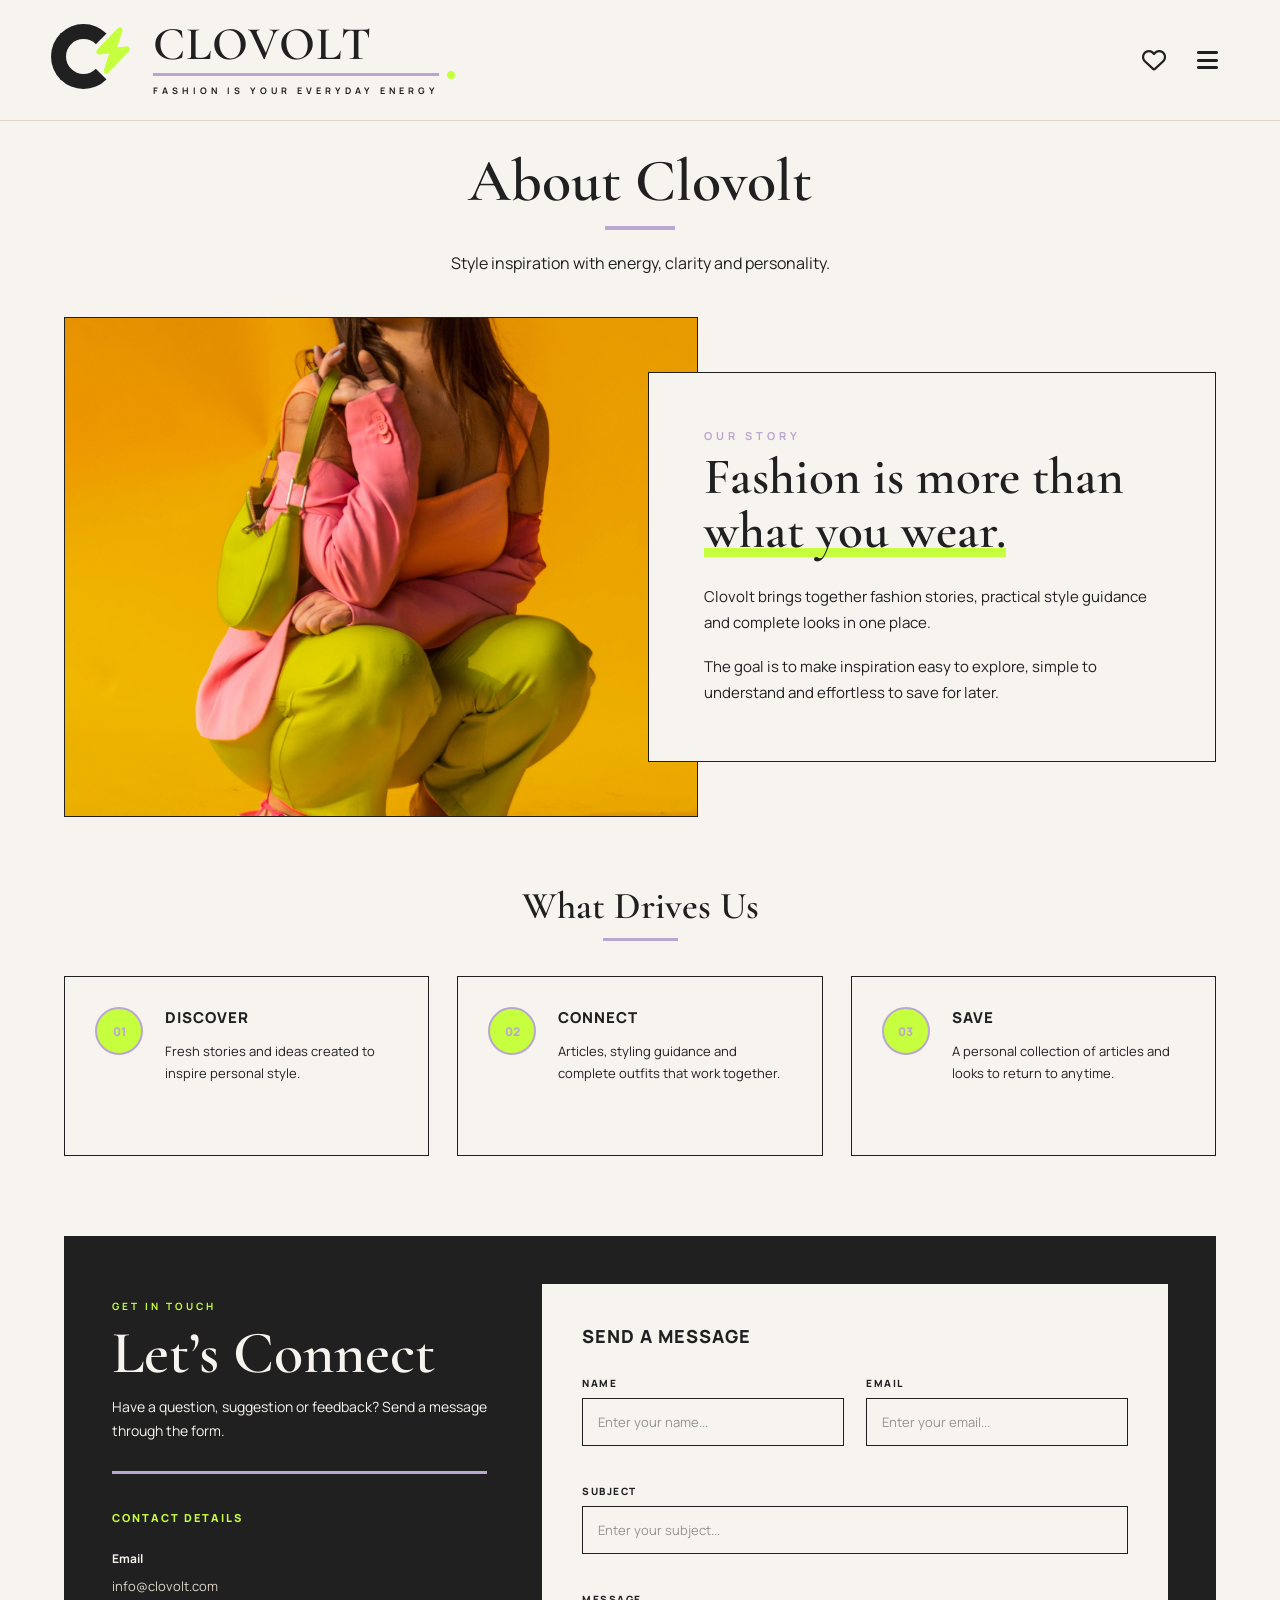
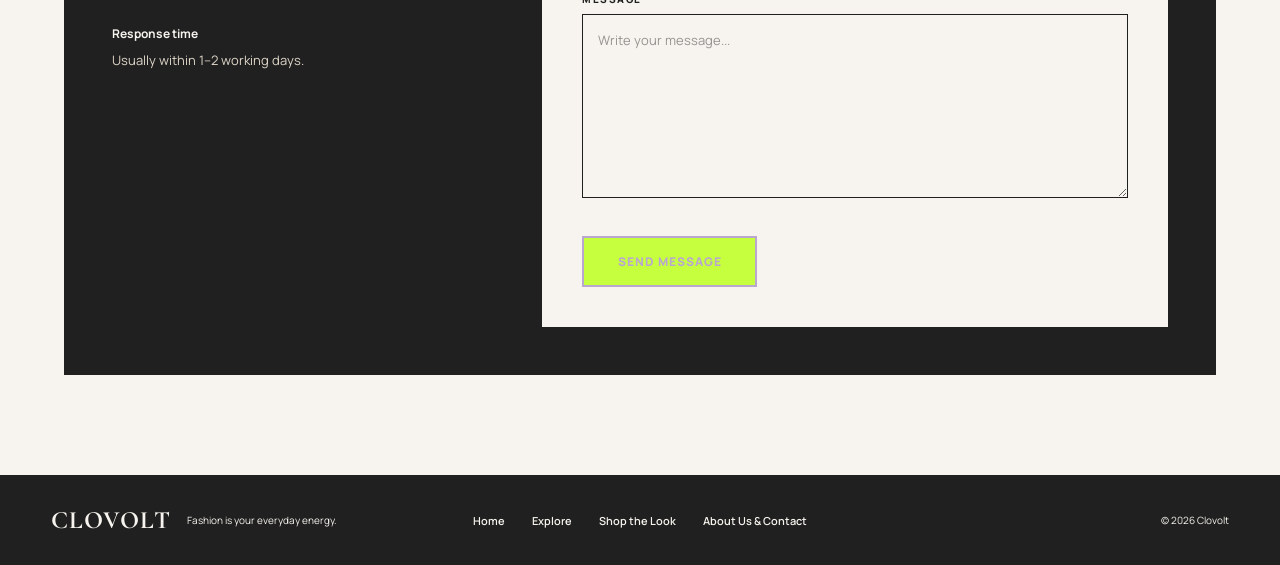
==== about-contact.html @ 3116b544 "about and favorites" ====
<!DOCTYPE html>
<html lang="en">
    <head>
        <meta charset="UTF-8">

        <meta
            name="viewport"
            content="width=device-width, initial-scale=1.0"
        >

        <meta
            name="description"
            content="Learn more about Clovolt, its approach to everyday fashion and how to contact the Clovolt team."
        >

        <title>Clovolt | About Us &amp; Contact</title>

        <link rel="preconnect" href="https://fonts.googleapis.com">

        <link
            rel="preconnect"
            href="https://fonts.gstatic.com"
            crossorigin
        >

        <link
            href="https://fonts.googleapis.com/css2?family=Cormorant+Garamond:wght@400;500;600;700&family=Manrope:wght@400;500;600;700&display=swap"
            rel="stylesheet"
        >

        <link
            rel="stylesheet"
            href="https://cdnjs.cloudflare.com/ajax/libs/font-awesome/6.7.2/css/all.min.css"
        >

        <link rel="stylesheet" href="css/global.css">
        <link rel="stylesheet" href="css/header.css">
        <link rel="stylesheet" href="css/about-contact.css">
        <link rel="stylesheet" href="css/footer.css">
    </head>

    <body>
        <div id="header-container"></div>

        <main class="about-contact-page">
            <section class="about-introduction">
                <h1>About Clovolt</h1>

                <div class="about-title-line" aria-hidden="true"></div>

                <p class="about-introduction-description">
                    Style inspiration with energy, clarity and personality.
                </p>
            </section>

            <section
                class="about-story"
                aria-labelledby="about-story-heading">

                <figure class="about-story-media">
                    <img
                        class="about-story-image"
                        src="images/hero/everyday-style.jpg"
                        alt="Everyday fashion styling reflecting Clovolt's creative identity"
                    >
                </figure>

                <div class="about-story-content">
                    <p class="section-label">OUR STORY</p>

                    <h2 id="about-story-heading">
                        Fashion is more than
                        <span class="about-story-highlight">
                            what you wear.
                        </span>
                    </h2>

                    <p>
                        Clovolt brings together fashion stories, practical style
                        guidance and complete looks in one place.
                    </p>

                    <p>
                        The goal is to make inspiration easy to explore,
                        simple to understand and effortless to save for later.
                    </p>
                </div>
            </section>

            <section
                class="about-values"
                aria-labelledby="about-values-heading">

                <div class="about-values-heading">
                    <h2 id="about-values-heading">What Drives Us</h2>

                    <div class="about-values-line" aria-hidden="true"></div>
                </div>

                <ol class="about-values-grid">
                    <li class="about-value-card">
                        <span
                            class="about-value-number"
                            aria-hidden="true">

                            01
                        </span>

                        <div class="about-value-content">
                            <h3>Discover</h3>

                            <p>
                                Fresh stories and ideas created to inspire
                                personal style.
                            </p>
                        </div>
                    </li>

                    <li class="about-value-card">
                        <span
                            class="about-value-number"
                            aria-hidden="true">

                            02
                        </span>

                        <div class="about-value-content">
                            <h3>Connect</h3>

                            <p>
                                Articles, styling guidance and complete
                                outfits that work together.
                            </p>
                        </div>
                    </li>

                    <li class="about-value-card">
                        <span
                            class="about-value-number"
                            aria-hidden="true">

                            03
                        </span>

                        <div class="about-value-content">
                            <h3>Save</h3>

                            <p>
                                A personal collection of articles and looks
                                to return to anytime.
                            </p>
                        </div>
                    </li>
                </ol>
            </section>

            <section
                class="contact-section"
                aria-labelledby="contact-heading">

                <div class="contact-information">
                    <p class="contact-section-label">GET IN TOUCH</p>

                    <h2 id="contact-heading">Let’s Connect</h2>

                    <p class="contact-introduction">
                        Have a question, suggestion or feedback?
                        Send a message through the form.
                    </p>

                    <div class="contact-information-line" aria-hidden="true"></div>

                    <div class="contact-details">
                        <h3>Contact Details</h3>

                        <div class="contact-detail">
                            <p class="contact-detail-label">Email</p>

                            <a href="mailto:hello@clovolt.com">
                                info@clovolt.com
                            </a>
                        </div>

                        <div class="contact-detail">
                            <p class="contact-detail-label">Response time</p>

                            <p>Usually within 1–2 working days.</p>
                        </div>
                    </div>
                </div>

                <div class="contact-form-container">
                    <h2>Send a Message</h2>

                    <form
                        class="contact-form"
                        id="contact-form"
                        novalidate>

                        <div class="contact-form-row">
                            <div class="contact-form-field">
                                <label for="contact-name">Name</label>

                                <input
                                    type="text"
                                    id="contact-name"
                                    name="name"
                                    placeholder="Enter your name..."
                                    autocomplete="name"
                                    maxlength="80"
                                    aria-describedby="contact-name-error"
                                    required
                                >

                                <p
                                    class="contact-form-error"
                                    id="contact-name-error"
                                    aria-live="polite">
                                </p>
                            </div>

                            <div class="contact-form-field">
                                <label for="contact-email">Email</label>

                                <input
                                    type="email"
                                    id="contact-email"
                                    name="email"
                                    placeholder="Enter your email..."
                                    autocomplete="email"
                                    maxlength="120"
                                    aria-describedby="contact-email-error"
                                    required
                                >

                                <p
                                    class="contact-form-error"
                                    id="contact-email-error"
                                    aria-live="polite">
                                </p>
                            </div>
                        </div>

                        <div class="contact-form-field">
                            <label for="contact-subject">Subject</label>

                            <input
                                type="text"
                                id="contact-subject"
                                name="subject"
                                placeholder="Enter your subject..."
                                maxlength="120"
                                aria-describedby="contact-subject-error"
                                required
                            >

                            <p
                                class="contact-form-error"
                                id="contact-subject-error"
                                aria-live="polite">
                            </p>
                        </div>

                        <div class="contact-form-field">
                            <label for="contact-message">Message</label>

                            <textarea
                                id="contact-message"
                                name="message"
                                rows="7"
                                placeholder="Write your message..."
                                maxlength="1500"
                                aria-describedby="contact-message-error"
                                required
                            ></textarea>

                            <p
                                class="contact-form-error"
                                id="contact-message-error"
                                aria-live="polite">
                            </p>
                        </div>

                        <button
                            class="contact-submit-button"
                            id="contact-submit-button"
                            type="submit">

                            <span id="contact-submit-text">Send Message</span>
                        </button>

                        <p
                            class="contact-form-status"
                            id="contact-form-status"
                            role="status"
                            aria-live="polite"
                            hidden>
                        </p>
                    </form>
                </div>
            </section>
        </main>

        <div id="footer-container"></div>

        <script src="js/header.js"></script>
        <script src="js/footer.js"></script>
        <script src="js/about-contact.js"></script>
    </body>
</html>
---- css/global.css ----
:root {
    --warm-white: #f7f4ef;
    --charcoal-black: #202020;
    --soft-beige: #ded5c8;
    --electric-lime: #c6ff3d;
    --muted-lavender: #b9a7d0;

    --heading-font: "Cormorant Garamond", serif;
    --body-font: "Manrope", sans-serif;
}

* {
    margin: 0;
    padding: 0;
    box-sizing: border-box;
}

html {
    scroll-behavior: smooth;
}

body {
    background-color: var(--warm-white);
    color: var(--charcoal-black);
    font-family: var(--body-font);
    min-height: 100vh;
    display: flex;
    flex-direction: column;
}

main {
    flex: 1;
}

h1,
h2,
h3,
h4,
h5,
h6 {
    font-family: var(--heading-font);
}

a {
    text-decoration: none;
    color: inherit;
}

button {
    background: none;
    border: none;
    font: inherit;
    cursor: pointer;
    padding: 0;
    color: inherit;
}

.section-label {
    color: var(--muted-lavender);
    letter-spacing: 4px;
    font-size: 11px;
    font-weight: 700;
    margin-bottom: 8px;
}

.loading-message,
.error-message {
    grid-column: 1 / -1;
    padding: 40px;
    color: var(--charcoal-black);
    font-size: 14px;
    line-height: 22px;
    text-align: center;
}

@media (max-width: 600px) {
    .loading-message,
    .error-message {
        padding: 30px 20px;
        font-size: 13px;
        line-height: 21px;
    }
}

@media (prefers-reduced-motion: reduce) {
    html {
        scroll-behavior: auto;
    }

    *,
    *::before,
    *::after {
        animation-duration: 0.01ms !important;
        animation-iteration-count: 1 !important;
        transition-duration: 0.01ms !important;
    }
}
---- css/header.css ----
#header-container {
    width: 100%;
    position: sticky;
    top: 0;
    z-index: 1000;
}

.site-header {
    width: 100%;
    background-color: var(--warm-white);
    border-bottom: 1px solid var(--soft-beige);
}

.header-top {
    min-height: 120px;
    padding: 20px 4%;
    display: flex;
    justify-content: space-between;
    align-items: center;
    gap: 30px;
}

.logo {
    display: flex;
    align-items: center;
    gap: 14px;
    flex-shrink: 0;
}

.logo-symbol {
    width: 88px;
    height: 72px;
    position: relative;
    flex-shrink: 0;
}

.letter-c {
    width: 65px;
    height: 65px;
    border: 15px solid var(--charcoal-black);
    border-radius: 50%;
    border-right-color: transparent;
}

.lightning-bolt {
    position: absolute;
    top: 4px;
    left: 42px;
    color: var(--electric-lime);
    font-size: 45px;
    transform: rotate(-5deg);
}

.logo-content {
    display: flex;
    flex-direction: column;
    align-items: flex-start;
}

.logo-name {
    font-family: var(--heading-font);
    font-size: 47px;
    font-weight: 600;
    line-height: 0.9;
    letter-spacing: 1px;
    white-space: nowrap;
}

.logo-line {
    position: relative;
    width: 100%;
    height: 3px;
    margin: 8px 0;
    background-color: var(--muted-lavender);
}

.logo-line::after {
    content: "";
    position: absolute;
    top: 50%;
    right: -16px;
    width: 8px;
    height: 8px;
    background-color: var(--electric-lime);
    border-radius: 50%;
    transform: translateY(-50%);
}

.logo-motto {
    font-family: var(--body-font);
    font-size: 9px;
    font-weight: 700;
    letter-spacing: 4px;
    white-space: nowrap;
}

.header-actions {
    display: flex;
    align-items: center;
    gap: 12px;
    flex-shrink: 0;
}

.favorites-link,
.menu-button {
    display: flex;
    justify-content: center;
    align-items: center;
    width: 42px;
    height: 42px;
    color: var(--charcoal-black);
    font-size: 24px;
    border-radius: 50%;
    transition: 
        color 0.3s ease,
        background-color 0.3s ease,
        transform 0.3s ease;
}

.favorites-link:hover,
.menu-button:hover {
    background-color: var(--electric-lime);
    color: var(--muted-lavender);
    transform: scale(1.05);
}

.navigation-menu {
    display: none;
    padding: 24px 4%;
    background-color: var(--muted-lavender);
}

.navigation-menu.open {
    display: flex;
    justify-content: center;
    align-items: center;
    gap: 45px;
}

.navigation-menu > a {
    color: var(--warm-white);
    font-size: 15px;
    font-weight: 600;
    letter-spacing: 1px;
    transition: color 0.3s ease;
}

.navigation-menu > a:hover {
    color: var(--electric-lime);
}

.navigation-menu > a[aria-current="page"] {
    color: var(--electric-lime);
    text-decoration: underline;
    text-underline-offset: 6px;
}

.menu-button:focus-visible,
.logo:focus-visible,
.favorites-link:focus-visible,
.navigation-menu > a:focus-visible {
    outline: 3px solid var(--electric-lime);
    outline-offset: 4px;
}

@media (max-width: 768px) {
    .header-top {
        min-height: 90px;
        padding: 15px 4%;
        gap: 15px;
    }

    .logo-symbol {
        width: 64px;
        height: 52px;
    }

    .letter-c {
        width: 47px;
        height: 47px;
        border-width: 11px;
    }

    .lightning-bolt {
        top: 3px;
        left: 30px;
        font-size: 32px;
    }

    .logo-name {
        font-size: 32px;
    }

    .logo-line {
        margin: 6px 0;
    }

    .logo-motto {
        font-size: 6px;
        letter-spacing: 2.2px;
    }

    .header-actions {
        gap: 6px;
    }

    .favorites-link,
    .menu-button {
        width: 36px;
        height: 36px;
        font-size: 20px;
    }

    .navigation-menu.open {
        flex-direction: column;
        gap: 20px;
    }
}

@media (max-width: 520px) {
    .logo-motto,
    .logo-line {
        display: none;
    }

    .logo {
        gap: 8px;
    }

    .logo-symbol {
        width: 50px;
        height: 43px;
    }

    .letter-c {
        width: 40px;
        height: 40px;
        border-width: 9px;
    }

    .lightning-bolt {
        top: 3px;
        left: 25px;
        font-size: 27px;
    }

    .logo-name {
        font-size: 29px;
    }

    .header-top {
        padding: 12px 3%;
    }
}
---- css/about-contact.css ----
.about-contact-page {
    padding: 0 0 100px;
}

.about-introduction {
    width: min(1400px, 90%);
    margin: 0 auto;
    padding: 30px 0 40px;
    text-align: center;
}

.about-introduction h1 {
    margin-bottom: 15px;
    font-size: 60px;
    font-weight: 600;
    line-height: 1;
}

.about-title-line {
    width: 70px;
    height: 4px;
    margin: 0 auto 20px;
    background-color: var(--muted-lavender);
}

.about-introduction-description {
    max-width: 600px;
    margin: 0 auto;
    font-size: 16px;
    line-height: 27px;
}

.about-story {
    width: min(1400px, 90%);
    margin: 0 auto;
    padding: 0 0 70px;
    display: grid;
    grid-template-columns: minmax(0, 1.1fr) minmax(380px, 0.9fr);
    align-items: center;
}

.about-story-media {
    position: relative;
    height: 500px;
    margin: 0;
    overflow: hidden;
    background-color: var(--soft-beige);
    border: 1px solid var(--charcoal-black);
}

.about-story-image {
    width: 100%;
    height: 100%;
    display: block;
    object-fit: cover;
}

.about-story-content {
    position: relative;
    z-index: 1;
    margin-left: -50px;
    padding: 55px;
    background-color: var(--warm-white);
    border: 1px solid var(--charcoal-black);
}

.about-story-content h2 {
    margin-bottom: 25px;
    font-size: clamp(38px, 4vw, 56px);
    font-weight: 600;
    line-height: 1.05;
}

.about-story-highlight {
    width: fit-content;
    display: block;
    position: relative;
    z-index: 0;
}

.about-story-highlight::after {
    content: "";
    position: absolute;
    right: 0;
    bottom: 2px;
    left: 0;
    z-index: -1;
    height: 9px;
    background-color: var(--electric-lime);
}

.about-story-content > p:not(.section-label) {
    margin-bottom: 18px;
    font-size: 15px;
    line-height: 26px;
}

.about-story-content > p:last-child {
    margin-bottom: 0;
}

.about-values {
    width: min(1400px, 90%);
    margin: 0 auto;
    padding: 0 0 80px;
}

.about-values-heading {
    margin-bottom: 35px;
    text-align: center;
}

.about-values-heading h2 {
    font-size: 38px;
    font-weight: 600;
    line-height: 1;
}

.about-values-line {
    width: 75px;
    height: 3px;
    margin: 13px auto 0;
    background-color: var(--muted-lavender);
}

.about-values-grid {
    display: grid;
    grid-template-columns: repeat(3, minmax(0, 1fr));
    gap: 28px;
    list-style: none;
}

.about-value-card {
    min-height: 180px;
    padding: 30px;
    display: flex;
    align-items: flex-start;
    gap: 22px;
    background-color: var(--warm-white);
    border: 1px solid var(--charcoal-black);
    transition:
        border-color 0.2s ease,
        box-shadow 0.2s ease,
        transform 0.2s ease;
}

.about-value-card:hover {
    border-color: var(--muted-lavender);
    box-shadow: 9px 9px 0 var(--electric-lime);
    transform: translate(-3px, -3px);
}

.about-value-number {
    width: 48px;
    height: 48px;
    display: grid;
    place-items: center;
    flex-shrink: 0;
    color: var(--muted-lavender);
    background-color: var(--electric-lime);
    border: 2px solid var(--muted-lavender);
    border-radius: 50%;
    font-size: 12px;
    font-weight: 800;
}

.about-value-content h3 {
    margin-bottom: 12px;
    font-family: var(--body-font);
    font-size: 15px;
    font-weight: 800;
    letter-spacing: 1px;
    text-transform: uppercase;
}

.about-value-content p {
    font-size: 13px;
    line-height: 22px;
}

.contact-section {
    width: min(1400px, 90%);
    margin: 0 auto;
    padding: 48px;
    display: grid;
    grid-template-columns: minmax(260px, 0.75fr) minmax(0, 1.25fr);
    gap: 55px;
    color: var(--warm-white);
    background-color: var(--charcoal-black);
}

.contact-information {
    padding: 15px 0;
}

.contact-section-label {
    margin-bottom: 10px;
    color: var(--electric-lime);
    font-size: 10px;
    font-weight: 700;
    letter-spacing: 3px;
}

.contact-information h2 {
    margin-bottom: 12px;
    font-size: clamp(40px, 5vw, 60px);
    font-weight: 600;
    line-height: 1;
}

.contact-introduction {
    max-width: 390px;
    font-size: 14px;
    line-height: 24px;
}

.contact-information-line {
    width: 100%;
    max-width: 390px;
    height: 3px;
    margin: 28px 0 36px;
    background-color: var(--muted-lavender);
}

.contact-details h3 {
    margin-bottom: 25px;
    color: var(--electric-lime);
    font-family: var(--body-font);
    font-size: 11px;
    font-weight: 800;
    letter-spacing: 2px;
    text-transform: uppercase;
}

.contact-detail {
    margin-bottom: 28px;
}

.contact-detail:last-child {
    margin-bottom: 0;
}

.contact-detail-label {
    margin-bottom: 7px;
    font-size: 12px;
    font-weight: 700;
}

.contact-detail > a,
.contact-detail > p:last-child {
    color: var(--soft-beige);
    font-size: 13px;
    line-height: 22px;
}

.contact-detail > a {
    display: inline-block;
    transition: color 0.2s ease;
}

.contact-detail > a:hover {
    color: var(--electric-lime);
}

.contact-form-container {
    padding: 40px;
    color: var(--charcoal-black);
    background-color: var(--warm-white);
}

.contact-form-container > h2 {
    margin-bottom: 28px;
    font-family: var(--body-font);
    font-size: 18px;
    font-weight: 800;
    letter-spacing: 1px;
    text-transform: uppercase;
}

.contact-form {
    display: flex;
    flex-direction: column;
    gap: 20px;
}

.contact-form-row {
    display: grid;
    grid-template-columns: repeat(2, minmax(0, 1fr));
    gap: 22px;
}

.contact-form-field {
    min-width: 0;
    display: flex;
    flex-direction: column;
}

.contact-form-field label {
    margin-bottom: 8px;
    font-size: 10px;
    font-weight: 800;
    letter-spacing: 1.5px;
    text-transform: uppercase;
}

.contact-form-field input,
.contact-form-field textarea {
    width: 100%;
    padding: 14px 15px;
    color: var(--charcoal-black);
    background-color: var(--warm-white);
    border: 1px solid var(--charcoal-black);
    border-radius: 0;
    outline: none;
    font: inherit;
    font-size: 13px;
    transition:
        border-color 0.2s ease,
        box-shadow 0.2s ease;
}

.contact-form-field textarea {
    min-height: 160px;
    resize: vertical;
    line-height: 22px;
}

.contact-form-field input::placeholder,
.contact-form-field textarea::placeholder {
    color: var(--charcoal-black);
    opacity: 0.45;
}

.contact-form-field input:focus,
.contact-form-field textarea:focus {
    border-color: var(--muted-lavender);
    box-shadow: 0 0 0 2px var(--muted-lavender);
}

.contact-form-field.has-error input,
.contact-form-field.has-error textarea {
    border-color: #b42318;
}

.contact-form-error {
    min-height: 18px;
    padding-top: 6px;
    color: #b42318;
    font-size: 11px;
    font-weight: 600;
    line-height: 16px;
}

.contact-submit-button {
    width: fit-content;
    min-width: 175px;
    padding: 15px 25px;
    color: var(--muted-lavender);
    background-color: var(--electric-lime);
    border: 2px solid var(--muted-lavender);
    font-size: 12px;
    font-weight: 800;
    letter-spacing: 1px;
    text-transform: uppercase;
    transition:
        color 0.2s ease,
        background-color 0.2s ease,
        border-color 0.2s ease,
        transform 0.2s ease;
}

.contact-submit-button:hover:not(:disabled) {
    color: var(--electric-lime);
    background-color: var(--muted-lavender);
    border-color: var(--electric-lime);
    transform: translateY(-2px);
}

.contact-submit-button:disabled {
    cursor: wait;
    opacity: 0.65;
}

.contact-form-status {
    padding: 13px 15px;
    font-size: 12px;
    font-weight: 700;
    line-height: 20px;
    border: 1px solid currentColor;
}

.contact-form-status.sending {
    color: var(--muted-lavender);
}

.contact-form-status.success {
    color: var(--charcoal-black);
    background-color: var(--electric-lime);
    border-color: var(--muted-lavender);
}

.contact-form-status.error {
    color: #b42318;
    background-color: var(--warm-white);
    border-color: #b42318;
}

.contact-detail > a:focus-visible,
.contact-form-field input:focus-visible,
.contact-form-field textarea:focus-visible,
.contact-submit-button:focus-visible {
    outline: 3px solid var(--electric-lime);
    outline-offset: 3px;
}

@media (max-width: 900px) {
    .about-introduction {
        padding: 25px 0 35px;
    }

    .about-introduction h1 {
        font-size: 50px;
    }

    .about-story {
        padding-bottom: 60px;
        grid-template-columns: 1fr;
    }

    .about-story-media {
        height: 470px;
    }

    .about-story-content {
        width: calc(100% - 60px);
        margin: -55px auto 0;
        padding: 45px;
    }

    .about-values {
        padding-bottom: 65px;
    }

    .about-values-grid {
        grid-template-columns: 1fr;
    }

    .about-value-card {
        min-height: 0;
    }

    .contact-section {
        padding: 42px;
        grid-template-columns: 1fr;
        gap: 40px;
    }

    .contact-introduction,
    .contact-information-line {
        max-width: none;
    }
}

@media (max-width: 600px) {
    .about-contact-page {
        padding-bottom: 70px;
    }

    .about-introduction {
        width: calc(100% - 32px);
        padding: 20px 0 30px;
    }

    .about-introduction h1 {
        margin-bottom: 12px;
        font-size: 42px;
    }

    .about-title-line {
        width: 60px;
        height: 3px;
        margin-bottom: 16px;
    }

    .about-introduction-description {
        font-size: 15px;
        line-height: 24px;
    }

    .about-story {
        width: calc(100% - 32px);
        padding-bottom: 50px;
    }

    .about-story-media {
        height: 360px;
    }

    .about-story-content {
        width: calc(100% - 24px);
        margin-top: -28px;
        padding: 30px 24px;
    }

    .about-story-content h2 {
        margin-bottom: 20px;
        font-size: 36px;
    }

    .about-story-highlight::after {
        height: 7px;
    }

    .about-story-content > p:not(.section-label) {
        font-size: 14px;
        line-height: 24px;
    }

    .about-values {
        width: calc(100% - 32px);
        padding-bottom: 50px;
    }

    .about-values-heading {
        margin-bottom: 28px;
    }

    .about-values-heading h2 {
        font-size: 32px;
    }

    .about-values-grid {
        gap: 20px;
    }

    .about-value-card {
        padding: 24px;
        gap: 18px;
    }

    .about-value-card:hover {
        box-shadow: 6px 6px 0 var(--electric-lime);
    }

    .about-value-number {
        width: 44px;
        height: 44px;
    }

    .contact-section {
        width: calc(100% - 32px);
        padding: 30px 18px;
        gap: 32px;
    }

    .contact-information {
        padding: 0 6px;
    }

    .contact-information h2 {
        font-size: 42px;
    }

    .contact-information-line {
        margin: 24px 0 30px;
    }

    .contact-form-container {
        padding: 28px 20px;
    }

    .contact-form-container > h2 {
        font-size: 16px;
    }

    .contact-form-row {
        grid-template-columns: 1fr;
        gap: 20px;
    }

    .contact-form {
        gap: 18px;
    }

    .contact-form-field input,
    .contact-form-field textarea {
        padding: 13px;
    }

    .contact-submit-button {
        width: 100%;
    }
}
---- css/footer.css ----
.site-footer {
    width: 100%;
    padding: 30px 4%;
    display: grid;
    grid-template-columns: 1fr auto 1fr;
    align-items: center;
    gap: 40px;
    color: var(--warm-white);
    background-color: var(--charcoal-black);
}

.footer-brand {
    grid-column: 1;
    justify-self: start;
    display: flex;
    align-items: center;
    gap: 16px;
}

.footer-logo {
    font-family: var(--heading-font);
    font-size: 25px;
    font-weight: 700;
    letter-spacing: 1px;
    white-space: nowrap;
    transition: color 0.3s ease;
}

.footer-logo:hover {
    color: var(--electric-lime);
}

.footer-brand > p {
    font-size: 10px;
    line-height: 1.5;
    white-space: nowrap;
}

.footer-navigation {
    grid-column: 2;
    justify-self: center;
    display: flex;
    align-items: center;
    justify-content: center;
    gap: 27px;
}

.footer-navigation > a {
    font-size: 11px;
    font-weight: 600;
    white-space: nowrap;
    transition: color 0.3s ease;
}

.footer-navigation > a:hover {
    color: var(--electric-lime);
}

.footer-copyright {
    grid-column: 3;
    justify-self: end;
    font-size: 10px;
    line-height: 1.5;
    white-space: nowrap;
}

.footer-logo:focus-visible,
.footer-navigation a:focus-visible {
    outline: 3px solid var(--electric-lime);
    outline-offset: 4px;
}

@media (max-width: 850px) {
    .site-footer {
        grid-template-columns: 1fr;
        justify-items: center;
        row-gap: 24px;
        padding: 30px 5%;
        text-align: center;
    }

    .footer-brand {
        grid-column: 1;
        grid-row: 1;
        justify-self: center;
        flex-direction: column;
        gap: 5px;
    }

    .footer-navigation {
        grid-column: 1;
        grid-row: 2;
        justify-self: center;
        flex-wrap: wrap;
        gap: 16px 24px;
    }

    .footer-copyright {
        grid-column: 1;
        grid-row: 3;
        justify-self: center;
    }
}
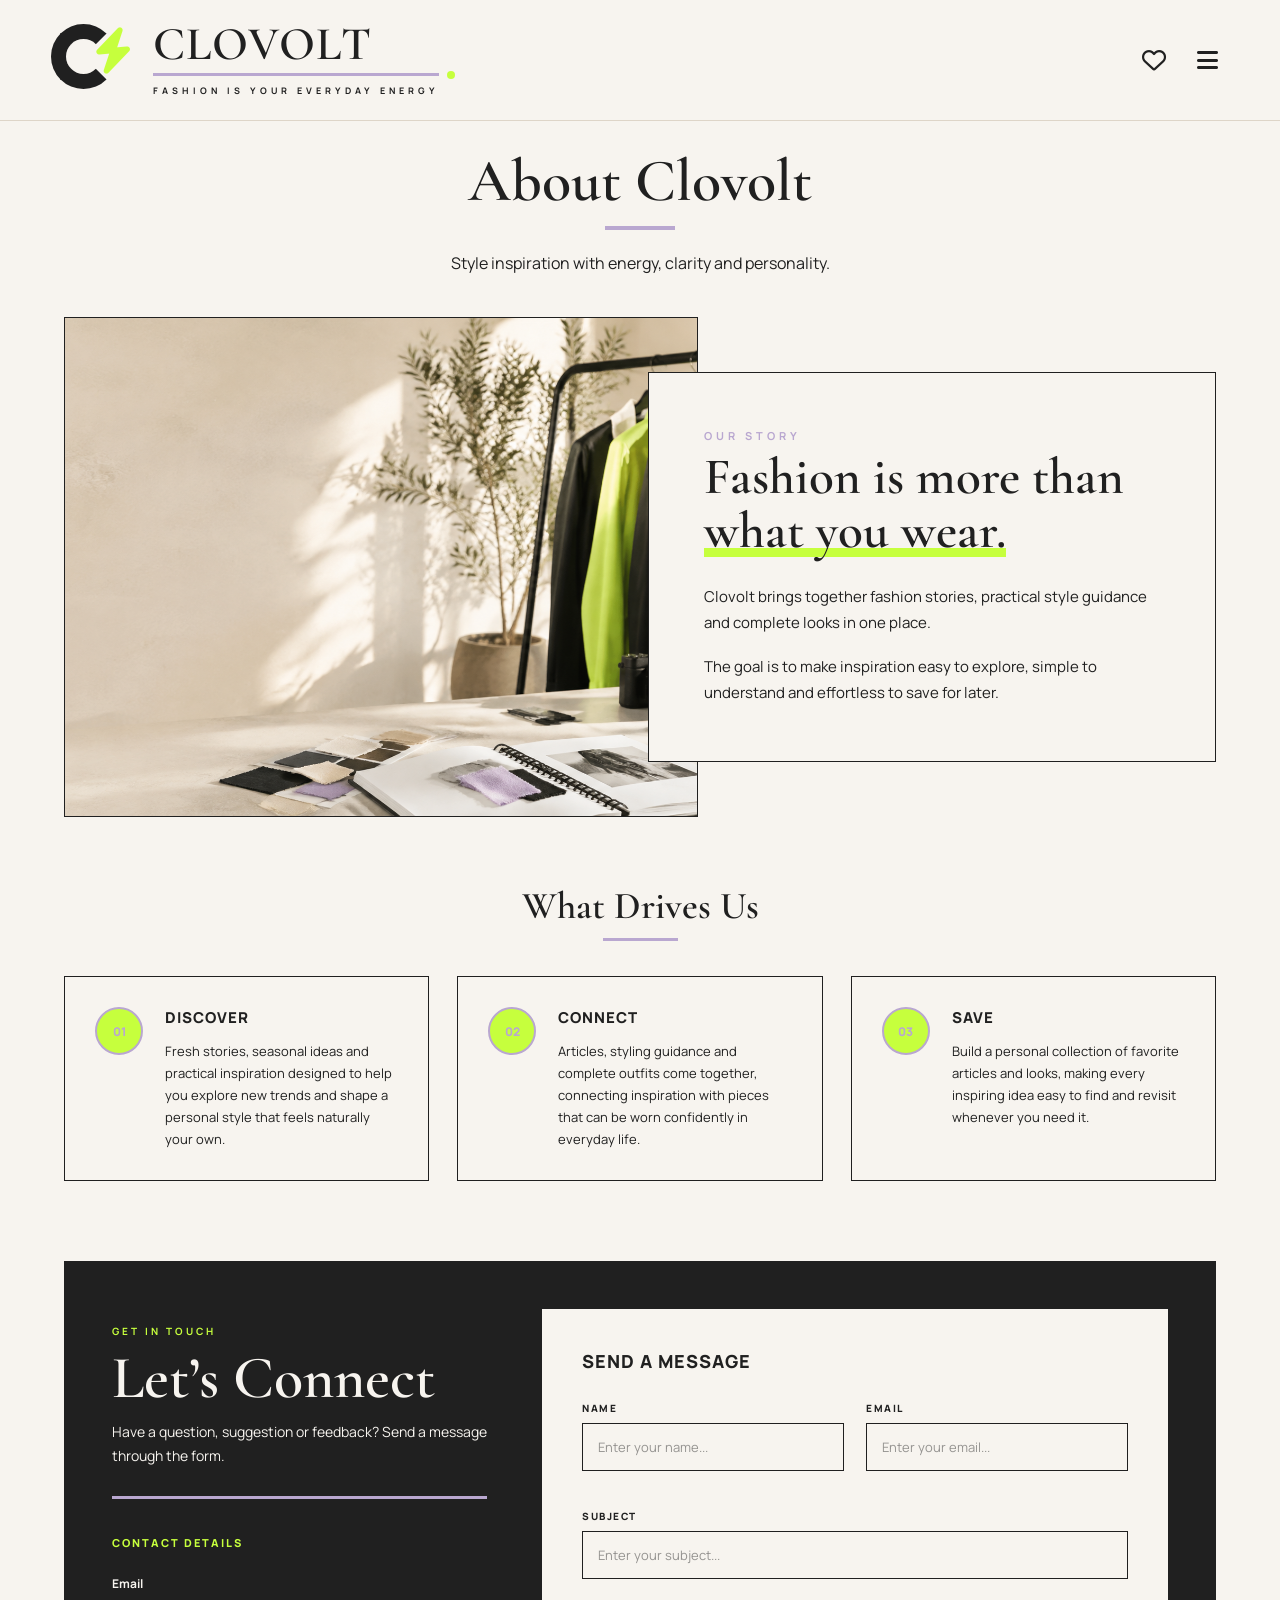
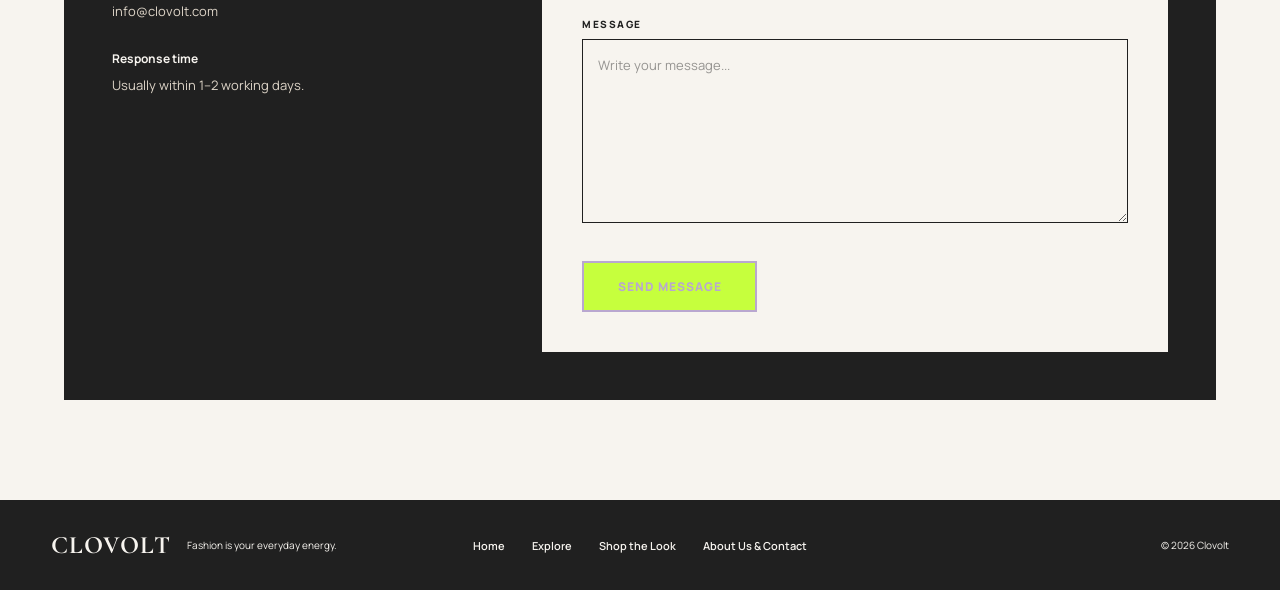
==== commit 43780e0c: "Design changes" ====
--- a/about-contact.html
+++ b/about-contact.html
@@ -60,7 +60,7 @@
                 <figure class="about-story-media">
                     <img
                         class="about-story-image"
-                        src="images/hero/everyday-style.jpg"
+                        src="images/about-photo.png"
                         alt="Everyday fashion styling reflecting Clovolt's creative identity"
                     >
                 </figure>
@@ -110,8 +110,9 @@
                             <h3>Discover</h3>
 
                             <p>
-                                Fresh stories and ideas created to inspire
-                                personal style.
+                                Fresh stories, seasonal ideas and practical inspiration
+                                designed to help you explore new trends and shape a
+                                personal style that feels naturally your own.
                             </p>
                         </div>
                     </li>
@@ -128,8 +129,9 @@
                             <h3>Connect</h3>
 
                             <p>
-                                Articles, styling guidance and complete
-                                outfits that work together.
+                                Articles, styling guidance and complete outfits come
+                                together, connecting inspiration with pieces that can
+                                be worn confidently in everyday life.
                             </p>
                         </div>
                     </li>
@@ -146,8 +148,9 @@
                             <h3>Save</h3>
 
                             <p>
-                                A personal collection of articles and looks
-                                to return to anytime.
+                                Build a personal collection of favorite articles and
+                                looks, making every inspiring idea easy to find and
+                                revisit whenever you need it. 
                             </p>
                         </div>
                     </li>
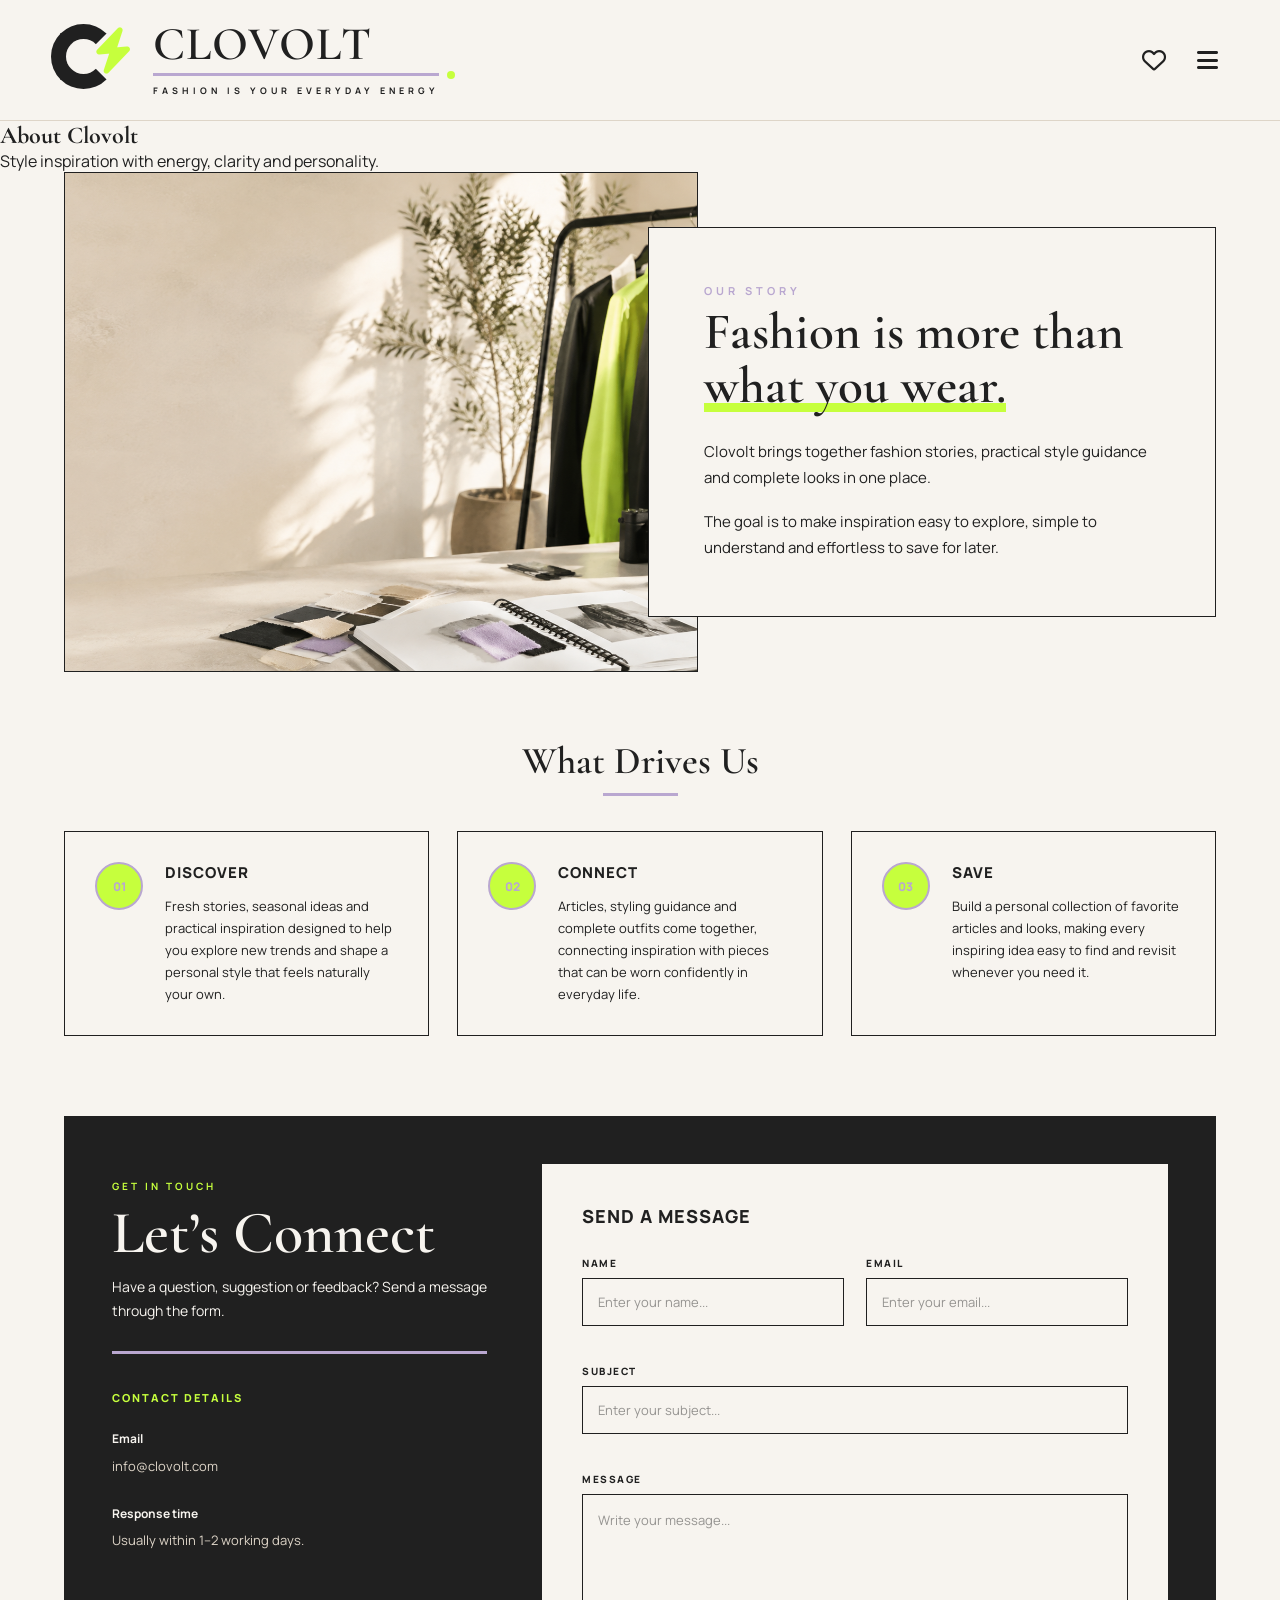
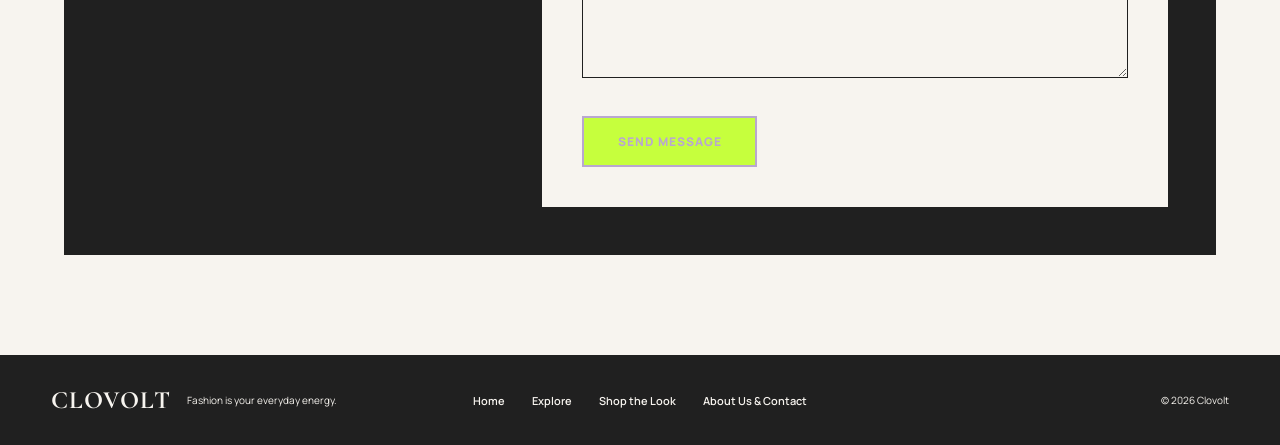
==== commit 675a05f8: "Combining style in one file" ====
--- a/about-contact.html
+++ b/about-contact.html
@@ -43,12 +43,15 @@
         <div id="header-container"></div>
 
         <main class="about-contact-page">
-            <section class="about-introduction">
+            <section class="page-introduction">
                 <h1>About Clovolt</h1>
 
-                <div class="about-title-line" aria-hidden="true"></div>
-
-                <p class="about-introduction-description">
+                <div 
+                    class="page-title-line page-title-line-lavender" 
+                    aria-hidden="true"
+                ></div>
+
+                <p class="page-description">
                     Style inspiration with energy, clarity and personality.
                 </p>
             </section>
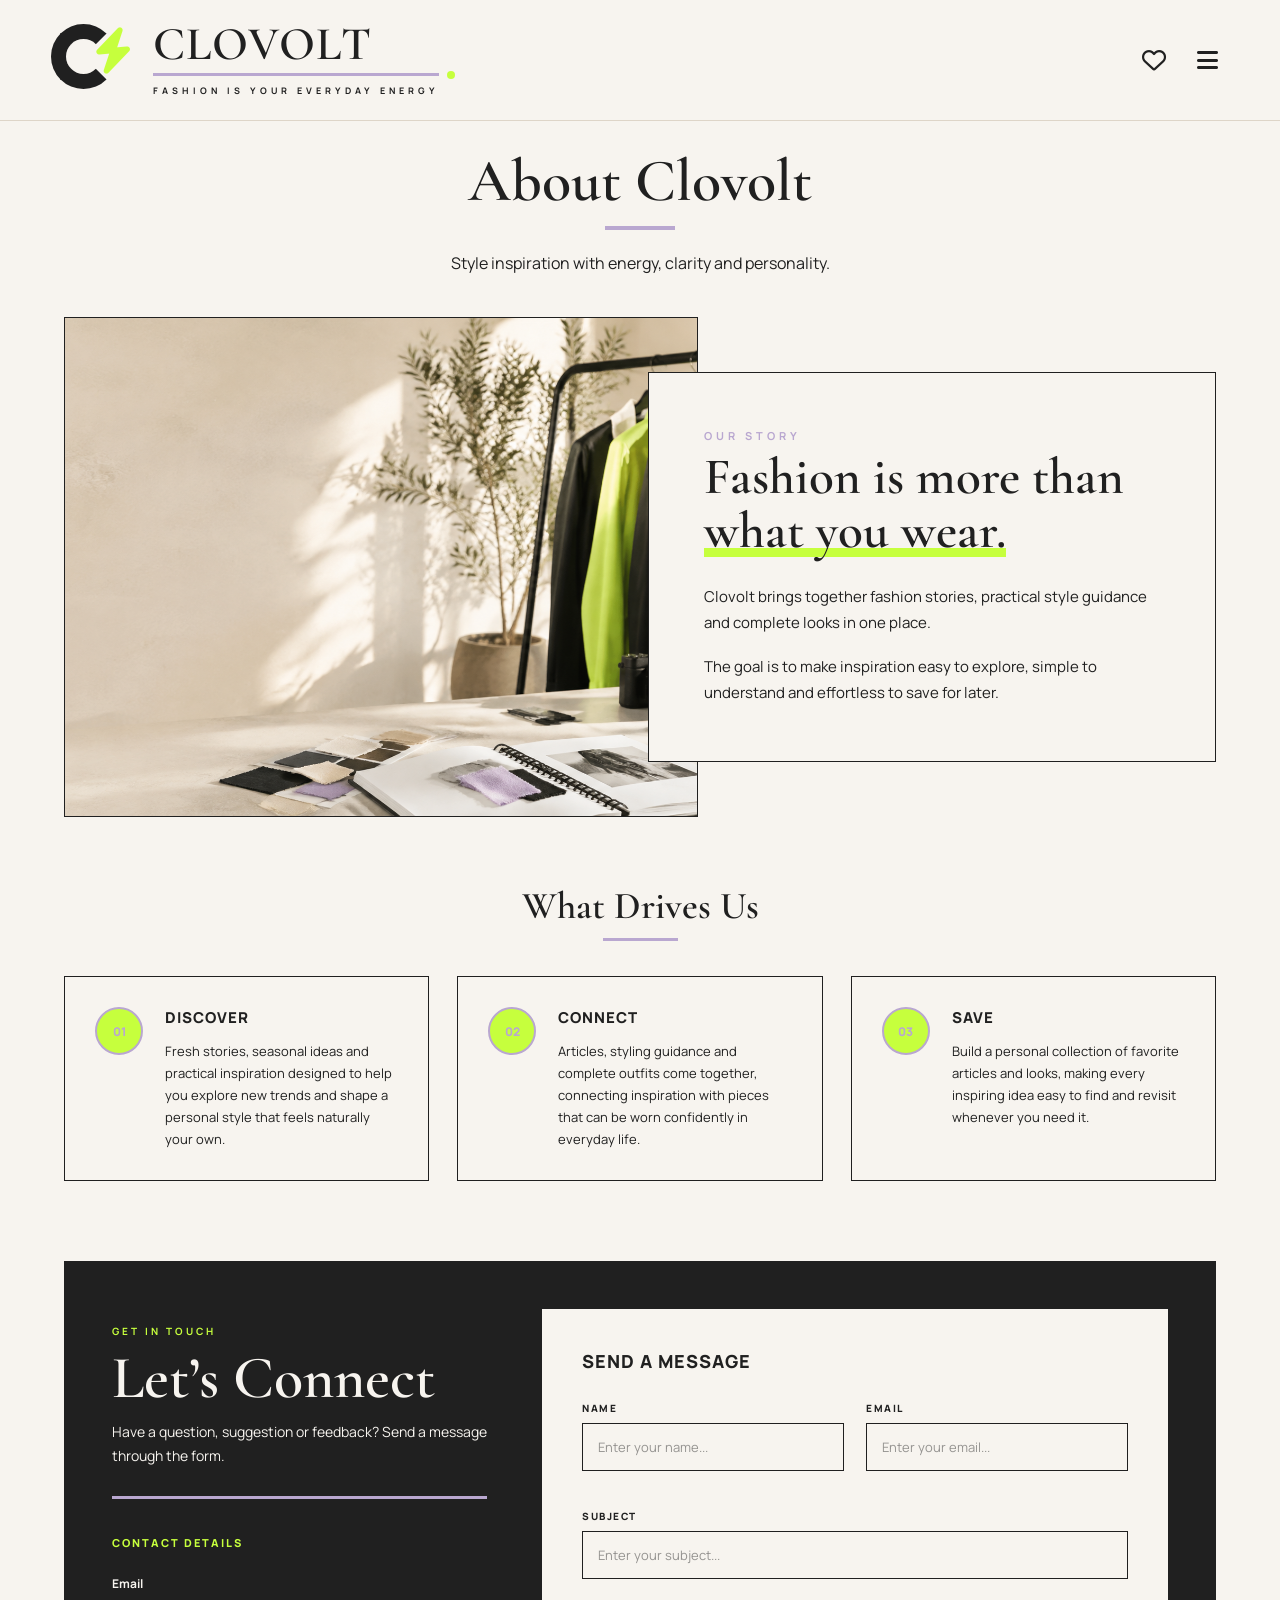
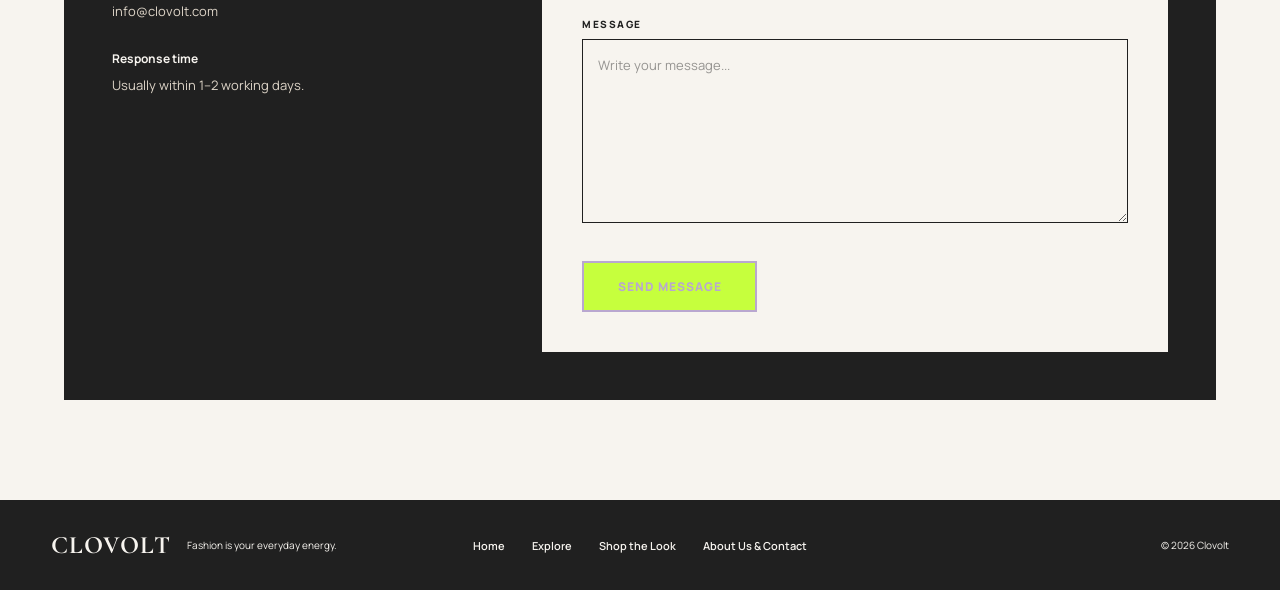
==== commit a2a55329: "Combining style in one file" ====
--- a/about-contact.html
+++ b/about-contact.html
@@ -33,10 +33,7 @@
             href="https://cdnjs.cloudflare.com/ajax/libs/font-awesome/6.7.2/css/all.min.css"
         >
 
-        <link rel="stylesheet" href="css/global.css">
-        <link rel="stylesheet" href="css/header.css">
-        <link rel="stylesheet" href="css/about-contact.css">
-        <link rel="stylesheet" href="css/footer.css">
+        <link rel="stylesheet" href="css/style.css">
     </head>
 
     <body>
--- a/css/style.css
+++ b/css/style.css
@@ -0,0 +1,2935 @@
+/* =========================
+   GLOBAL STYLES
+========================= */
+
+:root {
+    --warm-white: #f7f4ef;
+    --charcoal-black: #202020;
+    --soft-beige: #ded5c8;
+    --electric-lime: #c6ff3d;
+    --muted-lavender: #b9a7d0;
+
+    --heading-font: "Cormorant Garamond", serif;
+    --body-font: "Manrope", sans-serif;
+}
+
+* {
+    margin: 0;
+    padding: 0;
+    box-sizing: border-box;
+}
+
+html {
+    scroll-behavior: smooth;
+}
+
+body {
+    min-height: 100vh;
+    display: flex;
+    flex-direction: column;
+    color: var(--charcoal-black);
+    background-color: var(--warm-white);
+    font-family: var(--body-font);
+}
+
+main {
+    flex: 1;
+}
+
+h1,
+h2,
+h3,
+h4,
+h5,
+h6 {
+    font-family: var(--heading-font);
+}
+
+a {
+    color: inherit;
+    text-decoration: none;
+}
+
+button {
+    padding: 0;
+    color: inherit;
+    background: none;
+    border: none;
+    font: inherit;
+    cursor: pointer;
+}
+
+.section-label {
+    margin-bottom: 8px;
+    color: var(--muted-lavender);
+    font-size: 11px;
+    font-weight: 700;
+    letter-spacing: 4px;
+}
+
+.loading-message,
+.error-message {
+    grid-column: 1 / -1;
+    padding: 40px;
+    color: var(--charcoal-black);
+    font-size: 14px;
+    line-height: 22px;
+    text-align: center;
+}
+
+@media (prefers-reduced-motion: reduce) {
+    html {
+        scroll-behavior: auto;
+    }
+
+    *,
+    *::before,
+    *::after {
+        animation-duration: 0.01ms !important;
+        animation-iteration-count: 1 !important;
+        transition-duration: 0.01ms !important;
+    }
+}
+
+
+
+/* =========================
+   HEADER STYLE
+========================= */
+
+#header-container {
+    width: 100%;
+    position: sticky;
+    top: 0;
+    z-index: 1000;
+}
+
+.site-header {
+    width: 100%;
+    background-color: var(--warm-white);
+    border-bottom: 1px solid var(--soft-beige);
+}
+
+.header-top {
+    min-height: 120px;
+    padding: 20px 4%;
+    display: flex;
+    justify-content: space-between;
+    align-items: center;
+    gap: 30px;
+}
+
+.logo {
+    display: flex;
+    align-items: center;
+    gap: 14px;
+    flex-shrink: 0;
+}
+
+.logo-symbol {
+    width: 88px;
+    height: 72px;
+    position: relative;
+    flex-shrink: 0;
+}
+
+.letter-c {
+    width: 65px;
+    height: 65px;
+    border: 15px solid var(--charcoal-black);
+    border-radius: 50%;
+    border-right-color: transparent;
+}
+
+.lightning-bolt {
+    position: absolute;
+    top: 4px;
+    left: 42px;
+    color: var(--electric-lime);
+    font-size: 45px;
+    transform: rotate(-5deg);
+}
+
+.logo-content {
+    display: flex;
+    flex-direction: column;
+    align-items: flex-start;
+}
+
+.logo-name {
+    font-family: var(--heading-font);
+    font-size: 47px;
+    font-weight: 600;
+    line-height: 0.9;
+    letter-spacing: 1px;
+    white-space: nowrap;
+}
+
+.logo-line {
+    position: relative;
+    width: 100%;
+    height: 3px;
+    margin: 8px 0;
+    background-color: var(--muted-lavender);
+}
+
+.logo-line::after {
+    content: "";
+    position: absolute;
+    top: 50%;
+    right: -16px;
+    width: 8px;
+    height: 8px;
+    background-color: var(--electric-lime);
+    border-radius: 50%;
+    transform: translateY(-50%);
+}
+
+.logo-motto {
+    font-family: var(--body-font);
+    font-size: 9px;
+    font-weight: 700;
+    letter-spacing: 4px;
+    white-space: nowrap;
+}
+
+.header-actions {
+    display: flex;
+    align-items: center;
+    gap: 12px;
+    flex-shrink: 0;
+}
+
+.favorites-link,
+.menu-button {
+    display: flex;
+    justify-content: center;
+    align-items: center;
+    width: 42px;
+    height: 42px;
+    color: var(--charcoal-black);
+    font-size: 24px;
+    border-radius: 50%;
+    transition: 
+        color 0.3s ease,
+        background-color 0.3s ease,
+        transform 0.3s ease;
+}
+
+.favorites-link:hover,
+.menu-button:hover {
+    background-color: var(--electric-lime);
+    color: var(--muted-lavender);
+    transform: scale(1.05);
+}
+
+.navigation-menu {
+    display: none;
+    padding: 24px 4%;
+    background-color: var(--muted-lavender);
+}
+
+.navigation-menu.open {
+    display: flex;
+    justify-content: center;
+    align-items: center;
+    gap: 45px;
+}
+
+.navigation-menu > a {
+    color: var(--warm-white);
+    font-size: 15px;
+    font-weight: 600;
+    letter-spacing: 1px;
+    transition: color 0.3s ease;
+}
+
+.navigation-menu > a:hover {
+    color: var(--electric-lime);
+}
+
+.navigation-menu > a[aria-current="page"] {
+    color: var(--electric-lime);
+    text-decoration: underline;
+    text-underline-offset: 6px;
+}
+
+.menu-button:focus-visible,
+.logo:focus-visible,
+.favorites-link:focus-visible,
+.navigation-menu > a:focus-visible {
+    outline: 3px solid var(--electric-lime);
+    outline-offset: 4px;
+}
+
+
+
+/* =========================
+   FOOTER STYLE
+========================= */
+
+.site-footer {
+    width: 100%;
+    padding: 30px 4%;
+    display: grid;
+    grid-template-columns: 1fr auto 1fr;
+    align-items: center;
+    gap: 40px;
+    color: var(--warm-white);
+    background-color: var(--charcoal-black);
+}
+
+.footer-brand {
+    grid-column: 1;
+    justify-self: start;
+    display: flex;
+    align-items: center;
+    gap: 16px;
+}
+
+.footer-logo {
+    font-family: var(--heading-font);
+    font-size: 25px;
+    font-weight: 700;
+    letter-spacing: 1px;
+    white-space: nowrap;
+    transition: color 0.3s ease;
+}
+
+.footer-logo:hover {
+    color: var(--electric-lime);
+}
+
+.footer-brand > p {
+    font-size: 10px;
+    line-height: 1.5;
+    white-space: nowrap;
+}
+
+.footer-navigation {
+    grid-column: 2;
+    justify-self: center;
+    display: flex;
+    align-items: center;
+    justify-content: center;
+    gap: 27px;
+}
+
+.footer-navigation > a {
+    font-size: 11px;
+    font-weight: 600;
+    white-space: nowrap;
+    transition: color 0.3s ease;
+}
+
+.footer-navigation > a:hover {
+    color: var(--electric-lime);
+}
+
+.footer-copyright {
+    grid-column: 3;
+    justify-self: end;
+    font-size: 10px;
+    line-height: 1.5;
+    white-space: nowrap;
+}
+
+.footer-logo:focus-visible,
+.footer-navigation a:focus-visible {
+    outline: 3px solid var(--electric-lime);
+    outline-offset: 4px;
+}
+
+
+
+/* =========================
+   SHARED PAGE INTRODUCTIONS
+========================= */
+
+.page-introduction {
+    width: min(1400px, 90%);
+    margin: 0 auto;
+    padding: 30px 0 40px;
+    text-align: center;
+}
+
+.page-introduction-contained {
+    width: 100%;
+}
+
+.page-introduction > h1 {
+    margin-bottom: 15px;
+    font-size: 60px;
+    font-weight: 600;
+    line-height: 1;
+}
+
+.page-title-line {
+    width: 70px;
+    height: 4px;
+    margin: 0 auto 20px;
+    background-color: var(--electric-lime);
+}
+
+.page-title-line-lavender {
+    background-color: var(--muted-lavender);
+}
+
+.page-description {
+    max-width: 600px;
+    margin: 0 auto;
+    font-size: 16px;
+    line-height: 27px;
+}
+
+.page-description-wide {
+    max-width: 620px;
+}
+
+
+
+/* =========================
+   SHARED SECTION HEADINGS
+========================= */
+
+.section-heading {
+    margin-bottom: 42px;
+    display: flex;
+    align-items: flex-end;
+    justify-content: space-between;
+    gap: 30px;
+}
+
+.section-heading > div {
+    min-width: 0;
+}
+
+.section-heading h2 {
+    margin: 0;
+    font-size: clamp(42px, 5vw, 65px);
+    font-weight: 600;
+    line-height: 1;
+}
+
+
+
+/* =========================
+   SHARED SEARCH
+========================= */
+
+.content-search {
+    width: 100%;
+    max-width: 760px;
+    margin: 32px auto 0;
+    display: flex;
+    gap: 12px;
+}
+
+.search-field {
+    min-width: 0;
+    display: flex;
+    align-items: center;
+    flex: 1;
+    gap: 12px;
+    padding: 0 18px;
+    background-color: var(--warm-white);
+    border: 2px solid var(--soft-beige);
+    transition: border-color 0.2s ease;
+}
+
+.search-field:focus-within {
+    border-color: var(--muted-lavender);
+}
+
+.search-field i {
+    flex-shrink: 0;
+    color: var(--muted-lavender);
+    font-size: 18px;
+}
+
+.search-field input {
+    width: 100%;
+    padding: 15px 0;
+    color: var(--charcoal-black);
+    background-color: transparent;
+    border: none;
+    outline: none;
+    font: inherit;
+}
+
+.search-field input::placeholder {
+    color: var(--charcoal-black);
+    opacity: 0.6;
+}
+
+.search-button {
+    padding: 15px 26px;
+    color: var(--electric-lime);
+    background-color: var(--muted-lavender);
+    font-size: 14px;
+    font-weight: 700;
+    letter-spacing: 1px;
+    transition:
+        color 0.2s ease,
+        background-color 0.2s ease,
+        transform 0.2s ease;
+}
+
+.search-button:hover {
+    color: var(--muted-lavender);
+    background-color: var(--electric-lime);
+    transform: translateY(-2px);
+}
+
+
+
+/* =========================
+   SHARED FILTERS
+========================= */
+
+.content-filters {
+    width: min(1400px, 90%);
+    margin: 0 auto;
+    padding: 0 0 50px;
+    text-align: center;
+}
+
+.content-filters h2 {
+    margin-bottom: 26px;
+    font-size: 38px;
+    font-weight: 600;
+    line-height: 1;
+}
+
+.filter-list {
+    display: flex;
+    flex-wrap: wrap;
+    justify-content: center;
+    gap: 12px;
+}
+
+.filter-button {
+    padding: 12px 20px;
+    color: var(--charcoal-black);
+    background-color: transparent;
+    border: 2px solid var(--muted-lavender);
+    font-size: 13px;
+    font-weight: 700;
+    letter-spacing: 0.5px;
+    transition:
+        color 0.2s ease,
+        background-color 0.2s ease,
+        border-color 0.2s ease,
+        transform 0.2s ease;
+}
+
+.filter-button:hover,
+.filter-button.active {
+    color: var(--muted-lavender);
+    background-color: var(--electric-lime);
+    border-color: var(--electric-lime);
+    transform: translateY(-2px);
+}
+
+
+
+/* =========================
+   SHARED RESULTS
+========================= */
+
+.results-section {
+    width: min(1400px, 90%);
+    margin: 0 auto;
+    padding: 50px 0 100px;
+    border-top: 1px solid var(--soft-beige);
+}
+
+.results-count {
+    padding-bottom: 7px;
+    color: var(--muted-lavender);
+    font-size: 13px;
+    font-weight: 700;
+    text-align: right;
+}
+
+.no-results-message {
+    padding: 50px 20px;
+    color: var(--muted-lavender);
+    font-size: 15px;
+    font-weight: 600;
+    text-align: center;
+}
+
+.load-more-container {
+    margin-top: 48px;
+    display: flex;
+    justify-content: center;
+}
+
+.load-more-container[hidden] {
+    display: none;
+}
+
+.load-more-button {
+    padding: 15px 30px;
+    color: var(--muted-lavender);
+    background-color: var(--electric-lime);
+    border: 2px solid var(--muted-lavender);
+    font-size: 13px;
+    font-weight: 700;
+    letter-spacing: 1.5px;
+    transition:
+        color 0.2s ease,
+        background-color 0.2s ease,
+        border-color 0.2s ease,
+        transform 0.2s ease;
+}
+
+.load-more-button:hover {
+    color: var(--electric-lime);
+    background-color: var(--muted-lavender);
+    border-color: var(--electric-lime);
+    transform: translateY(-2px);
+}
+
+.search-button:focus-visible,
+.filter-button:focus-visible,
+.load-more-button:focus-visible {
+    outline: 3px solid var(--electric-lime);
+    outline-offset: 3px;
+}
+
+
+
+/* =========================
+   SHARED ARTICLE CARDS
+========================= */
+
+.articles-grid {
+    display: grid;
+    grid-template-columns: repeat(3, 1fr);
+    gap: 28px;
+}
+
+.article-card {
+    background-color: var(--warm-white);
+}
+
+.article-image {
+    position: relative;
+    height: 430px;
+    overflow: hidden;
+    background-color: var(--soft-beige);
+}
+
+.article-image > img {
+    width: 100%;
+    height: 100%;
+    display: block;
+    object-fit: cover;
+    transition: transform 0.5s ease;
+}
+
+.article-card:hover > .article-image > img {
+    transform: scale(1.04);
+}
+
+.article-category {
+    position: absolute;
+    bottom: 18px;
+    left: 18px;
+    padding: 8px 12px;
+    color: var(--muted-lavender);
+    background-color: var(--electric-lime);
+    font-size: 10px;
+    font-weight: 700;
+    letter-spacing: 1.5px;
+    text-transform: uppercase;
+}
+
+.article-favorite {
+    position: absolute;
+    top: 18px;
+    right: 18px;
+    width: 42px;
+    height: 42px;
+    color: var(--charcoal-black);
+    background-color: var(--warm-white);
+    border-radius: 50%;
+    font-size: 19px;
+    transition:
+        color 0.3s ease,
+        background-color 0.3s ease;
+}
+
+.article-favorite:hover,
+.article-favorite.saved {
+    color: var(--muted-lavender);
+    background-color: var(--electric-lime);
+}
+
+.article-content {
+    padding: 25px;
+}
+
+.article-meta {
+    margin-bottom: 14px;
+    display: flex;
+    gap: 18px;
+    color: var(--charcoal-black);
+    font-size: 11px;
+    font-weight: 600;
+    text-transform: uppercase;
+}
+
+.article-content > h3 {
+    margin-bottom: 13px;
+    color: var(--charcoal-black);
+    font-size: 31px;
+    font-weight: 600;
+    line-height: 1.05;
+}
+
+.article-excerpt {
+    margin-bottom: 20px;
+    color: var(--charcoal-black);
+    font-size: 14px;
+    line-height: 1.7;
+}
+
+/* Scoped që të mos konfliktojë me linkun në Explore. */
+.article-card .read-article-link {
+    display: inline-flex;
+    align-items: center;
+    gap: 10px;
+    color: var(--charcoal-black);
+    font-size: 12px;
+    font-weight: 700;
+    letter-spacing: 1px;
+    transition:
+        gap 0.3s ease,
+        color 0.3s ease;
+}
+
+.article-card .read-article-link:hover {
+    gap: 16px;
+    color: var(--muted-lavender);
+}
+
+.article-favorite:focus-visible,
+.article-card .read-article-link:focus-visible {
+    outline: 3px solid var(--electric-lime);
+    outline-offset: 4px;
+}
+
+
+
+/* =========================
+   SHARED LOOK CARDS
+========================= */
+
+.shop-look-grid {
+    display: grid;
+    grid-template-columns: repeat(2, minmax(0, 1fr));
+    gap: 32px;
+}
+
+.shop-look-card {
+    position: relative;
+    overflow: hidden;
+    background-color: var(--soft-beige);
+}
+
+.shop-look-link {
+    height: 100%;
+    display: block;
+    overflow: hidden;
+}
+
+.shop-look-image {
+    width: 100%;
+    aspect-ratio: 4 / 5;
+    display: block;
+    object-fit: cover;
+    transition: transform 0.4s ease;
+}
+
+.shop-look-link:hover .shop-look-image {
+    transform: scale(1.03);
+}
+
+.shop-favorite-button {
+    position: absolute;
+    top: 18px;
+    right: 18px;
+    z-index: 2;
+    width: 44px;
+    height: 44px;
+    display: grid;
+    place-items: center;
+    color: var(--muted-lavender);
+    background-color: var(--electric-lime);
+    border: 2px solid var(--muted-lavender);
+    border-radius: 50%;
+    font-size: 18px;
+    transition:
+        color 0.2s ease,
+        background-color 0.2s ease,
+        transform 0.2s ease;
+}
+
+.shop-favorite-button:hover,
+.shop-favorite-button.saved {
+    color: var(--muted-lavender);
+    background-color: var(--electric-lime);
+}
+
+.shop-favorite-button:hover {
+    transform: scale(1.08);
+}
+
+.shop-look-link:focus-visible,
+.shop-favorite-button:focus-visible {
+    outline: 3px solid var(--electric-lime);
+    outline-offset: 3px;
+}
+
+
+
+/* =========================
+   SHARED DETAIL PAGES
+========================= */
+
+.detail-page {
+    width: min(1400px, 90%);
+    margin: 0 auto;
+    padding: 30px 0 100px;
+}
+
+.detail-favorite-button {
+    position: absolute;
+    right: 0;
+    bottom: 0;
+    width: 54px;
+    height: 54px;
+    display: grid;
+    place-items: center;
+    color: var(--muted-lavender);
+    background-color: var(--warm-white);
+    border: 2px solid var(--electric-lime);
+    border-radius: 50%;
+    font-size: 20px;
+    transition:
+        background-color 0.2s ease,
+        transform 0.2s ease;
+}
+
+.detail-favorite-button:hover,
+.detail-favorite-button.saved {
+    background-color: var(--electric-lime);
+}
+
+.detail-favorite-button:hover {
+    transform: translateY(-2px);
+}
+
+.detail-favorite-button:focus-visible {
+    outline: 3px solid var(--electric-lime);
+    outline-offset: 4px;
+}
+
+
+
+/* =========================
+   HOME PAGE
+========================= */
+
+.hero-carousel {
+    position: relative;
+    width: min(1400px, 90%);
+    margin: 10px auto 60px;
+    overflow: hidden;
+    background-color: var(--soft-beige);
+}
+
+.carousel-slides {
+    position: relative;
+}
+
+.carousel-slide {
+    display: none;
+    grid-template-columns: 1fr 0.85fr;
+    height: 415px;
+}
+
+.carousel-slide.active {
+    display: grid;
+}
+
+.slide-content {
+    display: flex;
+    flex-direction: column;
+    justify-content: center;
+    align-items: flex-start;
+    padding: 28px 48px 48px;
+}
+
+.carousel-slide:nth-child(odd) > .slide-image {
+    order: -1;
+}
+
+.slide-image {
+    height: 100%;
+    overflow: hidden;
+}
+
+.slide-image > img {
+    width: 100%;
+    height: 100%;
+    object-fit: cover;
+    object-position: center;
+    display: block;
+}
+
+.slide-number {
+    margin-bottom: 10px;
+    color: var(--muted-lavender);
+    font-size: 14px;
+    font-weight: 700;
+    letter-spacing: 2px;
+}
+
+.slide-category {
+    margin-bottom: 8px;
+    color: var(--charcoal-black);
+    font-size: 13px;
+    font-weight: 700;
+    letter-spacing: 2px;
+}
+
+.slide-content > h1,
+.slide-content > h2 {
+    max-width: 480px;
+    margin-bottom: 14px;
+    color: var(--charcoal-black);
+    font-size: 46px;
+    font-weight: 600;
+    line-height: 47px;
+}
+
+.slide-description {
+    max-width: 480px;
+    margin-bottom: 18px;
+    color: var(--charcoal-black);
+    font-size: 16px;
+    line-height: 27px;
+}
+
+.slide-link {
+    display: inline-flex;
+    align-items: center;
+    gap: 12px;
+    padding: 14px 22px;
+    background-color: var(--muted-lavender);
+    color: var(--electric-lime);
+    font-size: 14px;
+    font-weight: 700;
+    letter-spacing: 1px;
+    transition: 
+        background-color 0.3s ease,
+        color 0.3s ease,
+        transform 0.3s ease;
+}
+
+.slide-link:hover {
+    background-color: var(--electric-lime);
+    color: var(--muted-lavender);
+    transform: translateY(-2px);
+}
+
+.carousel-arrow {
+    position: absolute;
+    top: 50%;
+    z-index: 2;
+    width: 48px;
+    height: 48px;
+    background-color: transparent;
+    color: var(--charcoal-black);
+    font-size: 22px;
+    transform: translateY(-50%);
+    transition: 
+        background-color 0.3s ease,
+        color 0.3s ease;
+}
+
+.carousel-arrow:hover {
+    color: var(--muted-lavender);
+    background-color: var(--electric-lime);
+}
+
+.previous-slide {
+    left: 10px;
+}
+
+.next-slide {
+    right: 10px;
+}
+
+.carousel-indicators {
+    position: absolute;
+    bottom: 20px;
+    left: 50%;
+    z-index: 2;
+    display: flex;
+    gap: 10px;
+    transform: translateX(-50%);
+}
+
+.carousel-indicator {
+    position: relative;
+    width: 44px;
+    height: 44px;
+    padding: 0;
+    background: transparent;
+    border: none;
+    cursor: pointer;
+}
+
+.carousel-indicator::before {
+    content: "";
+    position: absolute;
+    top: 50%;
+    left: 50%;
+    width: 32px;
+    height: 4px;
+    transform: translate(-50%, -50%);
+    background-color: var(--muted-lavender);
+    transition: background-color 0.2s ease;
+}
+
+.carousel-indicator.active::before {
+    background-color: var(--electric-lime);
+}
+
+.carousel-indicator:hover {
+    opacity: 1;
+}
+
+.slide-link:focus-visible,
+.carousel-arrow:focus-visible,
+.carousel-indicator:focus-visible {
+    outline: 3px solid var(--electric-lime);
+    outline-offset: 3px;
+}
+
+.latest-posts {
+    width: min(1400px, 90%);
+    margin: 0 auto 50px;
+    padding: 50px 0 50px;
+    color: var(--warm-white);
+    background-color: var(--charcoal-black);
+    box-shadow: 0 0 0 100vmax var(--charcoal-black);
+    clip-path: inset(0 -100vmax);
+}
+
+.section-label-dark {
+    color: var(--electric-lime);
+}
+
+.view-all-link {
+    padding-bottom: 7px;
+    display: flex;
+    align-items: center;
+    gap: 12px;
+    font-size: 13px;
+    font-weight: 700;
+    border-bottom: 2px solid var(--electric-lime);
+}
+
+.view-all-link:hover {
+    color: var(--muted-lavender);
+}
+
+.categories-section {
+    width: min(1400px, 90%);
+    margin: 40px auto 0; 
+    padding: 20px 0 110px;
+}
+
+.categories-grid {
+    display: grid;
+    grid-template-columns: repeat(3, 1fr);
+    grid-template-rows: 310px 310px;
+    gap: 22px;
+}
+
+.category-card {
+    position: relative;
+    display: block;
+    overflow: hidden;
+    color: var(--warm-white);
+    background-color: var(--charcoal-black);
+}
+
+.category-card-large {
+    grid-row: 1 / 3;
+}
+
+.category-card-wide {
+    grid-column: 2 / 4;
+}
+
+.category-card > img {
+    width: 100%;
+    height: 100%;
+    display: block;
+    object-fit: cover;
+    transition: transform 0.6s ease;
+}
+
+.category-card:hover > img {
+    transform: scale(1.07);
+}
+
+.category-card::after {
+    content: "";
+    position: absolute;
+    inset: 0;
+    z-index: 1;
+    pointer-events: none;
+    background: linear-gradient(
+        to top,
+        rgba(32, 32, 32, 0.9),
+        rgba(32, 32, 32, 0.05)
+    );
+    transition: background 0.4s ease;
+}
+
+.category-card:hover::after {
+    background: linear-gradient(
+        to top,
+        rgba(32, 32, 32, 0.95),
+        rgba(32, 32, 32, 0.2)
+    );
+}
+
+.category-content {
+    position: absolute;
+    inset: 0;
+    z-index: 2;
+    padding: 25px;
+    display: flex;
+    flex-direction: column;
+    justify-content: flex-end;
+}
+
+.category-content > span {
+    position: absolute;
+    top: 22px;
+    left: 24px;
+    color: var(--electric-lime);
+    font-size: 12px;
+    font-weight: 700;
+    letter-spacing: 2px;
+}
+
+.category-content > h3 {
+    margin-bottom: 7px;
+    color: var(--warm-white);
+    font-size: 35px;
+    font-weight: 600;
+    line-height: 1;
+}
+
+.category-content > p {
+    max-width: 390px;
+    margin: 0;
+    color: var(--warm-white);
+    font-size: 13px;
+    line-height: 1.5;
+}
+
+.category-arrow {
+    position: absolute;
+    right: 24px;
+    bottom: 24px;
+    width: 43px;
+    height: 43px;
+    display: flex;
+    align-items: center;
+    justify-content: center;
+    color: var(--muted-lavender);
+    background-color: var(--electric-lime);
+    border-radius: 50%;
+    transform: translateX(70px);
+    transition: transform 0.4s ease;
+}
+
+.category-card:hover > .category-content > .category-arrow {
+    transform: translateX(0);
+}
+
+.article-of-day {
+    width: min(1400px, 90%);
+    min-height: 650px;
+    margin: 0 auto 110px;
+    display: grid;
+    grid-template-columns: 52% 48%;
+    background-color: var(--soft-beige);
+}
+
+.article-of-day-image {
+    position: relative;
+    min-height: 650px;
+    overflow: hidden;
+    background-color: var(--charcoal-black);
+}
+
+.article-of-day-image > img {
+    position: absolute;
+    width: 100%;
+    height: 100%;
+    display: block;
+    object-fit: cover;
+    object-position: center;
+    transition: transform 0.7s ease;
+}
+
+.article-of-day:hover > .article-of-day-image > img {
+    transform: scale(1.03);
+}
+
+.featured-badge {
+    position: absolute;
+    top: 25px;
+    left: 25px;
+    padding: 10px 14px;
+    color: var(--muted-lavender);
+    background-color: var(--electric-lime);
+    font-size: 10px;
+    font-weight: 700;
+    letter-spacing: 2px;
+}
+
+.article-of-day-content {
+    padding: 65px;
+    display: flex;
+    flex-direction: column;
+    justify-content: center;
+    align-items: flex-start;
+}
+
+.article-day-heading {
+    margin-bottom: 32px;
+    display: flex;
+    align-items: center;
+    gap: 14px;
+}
+
+.article-day-heading::before {
+    content: "";
+    width: 45px;
+    height: 3px;
+    flex-shrink: 0;
+    background-color: var(--muted-lavender);
+}
+
+.article-day-heading > p {
+    margin: 0;
+    font-size: 10px;
+    font-weight: 700;
+    letter-spacing: 3px;
+}
+
+.article-day-category {
+    margin-bottom: 12px;
+    color: var(--muted-lavender);
+    font-size: 15px;
+    font-weight: 700;
+    letter-spacing: 3px;
+}
+
+.article-of-day-content > h2 {
+    margin-bottom: 22px;
+    font-size: clamp(45px, 5vw, 72px);
+    font-weight: 600;
+    line-height: 0.95;
+}
+
+.article-day-meta {
+    margin-bottom: 25px;
+    display: flex;
+    flex-wrap: wrap;
+    gap: 10px 22px;
+    color: var(--charcoal-black);
+    font-size: 11px;
+    font-weight: 600;
+    text-transform: uppercase;
+}
+
+.article-day-description {
+    max-width: 560px;
+    margin-bottom: 32px;
+    color: var(--charcoal-black);
+    font-size: 15px;
+    line-height: 1.8;
+}
+
+.article-day-button {
+    padding: 15px 22px;
+    display: inline-flex;
+    align-items: center;
+    gap: 13px;
+    color: var(--electric-lime);
+    background-color: var(--muted-lavender);
+    font-size: 12px;
+    font-weight: 700;
+    letter-spacing: 1px;
+    transition: 
+        gap 0.3s ease,
+        color 0.3s ease,
+        background-color 0.3s ease;
+}
+
+.article-day-button:hover {
+    gap: 20px;
+    color: var(--muted-lavender);
+    background-color: var(--electric-lime);
+}
+
+.shop-look-preview {
+    padding: 40px 5%;
+    color: var(--warm-white);
+    background-color: var(--charcoal-black);
+}
+
+.shop-look-heading {
+    width: 100%;
+    max-width: 1400px;
+    margin: 0 auto 48px;
+    display: flex;
+    align-items: flex-end;
+    justify-content: space-between;
+    gap: 50px;
+}
+
+.shop-look-heading .section-label {
+    margin: 0 0 10px;
+    color: var(--electric-lime);
+    font-size: 11px;
+    font-weight: 700;
+    line-height: 16px;
+    letter-spacing: 3px;
+}
+
+.shop-look-heading h2 {
+    margin: 0;
+    color: var(--warm-white);
+    font-size: 56px;
+    font-weight: 600;
+    line-height: 1;
+}
+
+.shop-look-intro {
+    width: 100%;
+    max-width: 420px;
+    margin: 0;
+    color: var(--soft-beige);
+    font-size: 14px;
+    font-weight: 400;
+    line-height: 24px;
+}
+
+.featured-look {
+    display: grid;
+    grid-template-columns: 55% 45%;
+    width: 100%;
+    max-width: 1400px;
+    height: 720px;
+    margin: 0 auto;
+    overflow: hidden;
+    background-color: var(--warm-white);
+}
+
+.featured-look-image {
+    position: relative;
+    width: 100%;
+    height: 100%;
+    overflow: hidden;
+    background-color: var(--soft-beige);
+}
+
+.featured-look-image > img {
+    display: block;
+    width: 100%;
+    height: 100%;
+    object-fit: cover;
+    object-position: center top;
+    transition: transform 0.7s ease;
+}
+
+.featured-look:hover > .featured-look-image > img {
+    transform: scale(1.03);
+}
+
+.featured-look-hotspot {
+    position: absolute;
+    z-index: 3;
+    transform: translate(-50%, -50%);
+    display: flex;
+    align-items: center;
+    justify-content: center;
+    width: 39px;
+    height: 39px;
+    color: var(--muted-lavender);
+    background-color: var(--electric-lime);
+    border: 3px solid var(--warm-white);
+    border-radius: 50%;
+    font-family: var(--body-font);
+    font-size: 12px;
+    font-weight: 700;
+    line-height: 12px;
+    box-shadow: 0 5px 18px rgba(32, 32, 32, 0.25);
+    animation: hotspot-pulse 2s infinite;
+}
+
+@keyframes hotspot-pulse {
+    0% {
+        box-shadow: 
+            0 0 0 0 rgba(198, 255, 61, 0.70),
+            0 5px 18px rgba(32, 32, 32, 0.25);
+    }
+
+    70% {
+        box-shadow: 
+            0 0 0 12px rgba(198, 255, 61, 0),
+            0 5px 18px rgba(32, 32, 32, 0.25); 
+    }
+
+    100% {
+        box-shadow: 
+            0 0 0 0 rgba(198, 255, 61, 0),
+            0 5px 18px rgba(32, 32, 32, 0.25);
+    }
+}
+
+.look-details {
+    min-width: 0;
+    min-height: 0;
+    padding: 45px;
+    display: flex;
+    flex-direction: column;
+    color: var(--charcoal-black);
+    background-color: var(--warm-white);
+}
+
+.look-style {
+    margin: 0 0 12px;
+    color: var(--muted-lavender);
+    font-size: 11px;
+    font-weight: 700;
+    line-height: 16px;
+    letter-spacing: 3px;
+    text-transform: uppercase;
+}
+
+.look-name {
+    margin: 0 0 20px;
+    color: var(--charcoal-black);
+    font-size: 52px;
+    font-weight: 600;
+    line-height: 52px;
+}
+
+.look-description {
+    margin: 0 0 38px;
+    padding-bottom: 32px;
+    color: var(--charcoal-black);
+    border-bottom: 1px solid var(--soft-beige);
+    font-size: 14px;
+    font-weight: 400;
+    line-height: 24px;
+}
+
+.look-products {
+    min-height: 0;
+    margin: 0;
+    padding: 0 12px 0 0;
+    flex: 1;
+    overflow-y: auto;
+    list-style: none;
+    scrollbar-width: thin;
+    scrollbar-color: 
+        var(--muted-lavender)
+        var(--soft-beige);
+}
+
+.look-products::-webkit-scrollbar {
+    width: 6px;
+}
+
+.look-products::-webkit-scrollbar-track {
+    background-color: var(--soft-beige);
+}
+
+.look-products::-webkit-scrollbar-thumb {
+    background-color: var(--muted-lavender);
+    border-radius: 10px;
+}
+
+.look-product {
+    display: grid;
+    grid-template-columns: 42px 1fr;
+    gap: 18px;
+    align-items: start;
+    padding: 20px 0;
+    border-bottom: 1px solid var(--soft-beige);
+}
+
+.look-product:first-child {
+    padding-top: 0;
+}
+
+.look-product:last-child {
+    padding-bottom: 0;
+    border-bottom: none;
+}
+
+.product-number {
+    width: 36px;
+    height: 36px;
+    display: flex;
+    align-items: center;
+    justify-content: center;
+    color: var(--muted-lavender);
+    background-color: var(--electric-lime);
+    border-radius: 50%;
+    font-size: 12px;
+    font-weight: 700;
+    line-height: 12px;
+}
+
+.product-info {
+    min-width: 0;
+}
+
+.product-category {
+    margin: 0 0 5px;
+    color: var(--muted-lavender);
+    font-size: 10px;
+    font-weight: 700;
+    line-height: 14px;
+    letter-spacing: 2px;
+    text-transform: uppercase;
+}
+
+.product-name {
+    margin: 0 0 5px;
+    color: var(--charcoal-black);
+    font-size: 23px;
+    font-weight: 600;
+    line-height: 27px;
+}
+
+.product-detail {
+    margin: 0;
+    color: var(--charcoal-black);
+    font-size: 12px;
+    font-weight: 400;
+    line-height: 19px;
+}
+
+.product-link {
+    display: inline-flex;
+    align-items: center;
+    gap: 9px;
+    color: inherit;
+    text-decoration: none;
+    transition: color 0.2s ease;
+}
+
+.product-link > i {
+    color: var(--muted-lavender);
+    font-size: 11px;
+    transition:
+        color 200ms ease,
+        transform 0.2s ease;
+}
+
+.product-link:hover {
+    color: var(--muted-lavender);
+}
+
+.product-link:hover > i {
+    color: var(--electric-lime);
+    transform: translate(2px, -2px);
+}
+
+.shop-look-action {
+    width: 100%;
+    max-width: 1400px;
+    margin: 36px auto 0;
+    display: flex;
+    justify-content: flex-end;
+}
+
+.shop-look-button {
+    display: inline-flex;
+    align-items: center;
+    justify-content: center;
+    gap: 12px;
+    padding: 14px 22px;
+    color: var(--electric-lime);
+    background-color: var(--muted-lavender);
+    border: 1px solid var(--electric-lime);
+    font-family: var(--body-font);
+    font-size: 12px;
+    font-weight: 700;
+    line-height: 18px;
+    letter-spacing: 1px;
+    transition:
+        color 0.2s ease,
+        background-color 0.2s ease,
+        transform 0.2s ease;
+}
+
+.shop-look-button:hover {
+    color: var(--muted-lavender);
+    background-color: transparent;
+    transform: translateY(-2px);
+}
+
+.shop-look-button > i {
+    font-size: 12px;
+    transition: transform 0.2s ease;
+}
+
+.shop-look-button:hover > i {
+    transform: translateX(4px);
+}
+
+.view-all-link:focus-visible,
+.category-card:focus-visible,
+.article-day-button:focus-visible,
+.product-link:focus-visible,
+.shop-look-button:focus-visible {
+    outline: 3px solid var(--electric-lime);
+    outline-offset: 4px;
+}
+
+
+
+/* =========================
+   EXPLORE PAGE
+========================= */
+
+.explore-articles-grid {
+    display: grid;
+    gap: 36px;
+}
+
+.explore-article-card {
+    height: 380px;
+    display: flex;
+    overflow: hidden;
+    background-color: var(--warm-white);
+    border: 1px solid var(--soft-beige);
+}
+
+.explore-article-card:nth-child(even) {
+    flex-direction: row-reverse;
+}
+
+.explore-article-image-container {
+    position: relative;
+    width: 45%;
+    height: 100%;
+    flex-shrink: 0;
+    overflow: hidden;
+}
+
+.explore-article-image {
+    width: 100%;
+    height: 100%;
+    display: block;
+    object-fit: cover;
+}
+
+.explore-article-content {
+    width: 55%;
+    padding: 36px;
+    display: flex;
+    flex-direction: column;
+    justify-content: center;
+}
+
+.explore-article-category {
+    margin-bottom: 12px;
+    color: var(--muted-lavender);
+    font-size: 13px;
+    font-weight: 700;
+    letter-spacing: 2px;
+    text-transform: uppercase;
+}
+
+.explore-article-content > h3 {
+    margin-bottom: 16px;
+    color: var(--charcoal-black);
+    font-size: 30px;
+    line-height: 1.15;
+}
+
+.explore-article-excerpt {
+    margin-bottom: 24px;
+    color: var(--charcoal-black);
+    line-height: 1.6;
+}
+
+.explore-article-meta {
+    display: flex;
+    gap: 18px;
+    color: var(--muted-lavender);
+    font-size: 13px;
+}
+
+.explore-article-card .read-article-link {
+    width: fit-content;
+    margin-top: 28px;
+    padding-bottom: 5px;
+    color: var(--charcoal-black);
+    font-size: 13px;
+    font-weight: 700;
+    letter-spacing: 1.5px;
+    border-bottom: 3px solid var(--electric-lime);
+    transition:
+        color 0.3s ease,
+        border-color 0.3s ease;
+}
+
+.explore-article-card .read-article-link:hover {
+    color: var(--muted-lavender);
+    border-color: var(--muted-lavender);
+}
+
+.explore-article-number {
+    position: absolute;
+    top: 20px;
+    left: 20px;
+    z-index: 1;
+    width: 50px;
+    height: 50px;
+    display: grid;
+    place-items: center;
+    color: var(--muted-lavender);
+    background-color: var(--electric-lime);
+    border: 2px solid var(--muted-lavender);
+    font-size: 18px;
+    font-weight: 800;
+    letter-spacing: 1px;
+}
+
+.explore-favorite-button {
+    position: absolute;
+    top: 20px;
+    right: 20px;
+    z-index: 1;
+    width: 50px;
+    height: 50px;
+    display: grid;
+    place-items: center;
+    color: var(--muted-lavender);
+    background-color: var(--warm-white);
+    border: 2px solid var(--muted-lavender);
+    font-size: 20px;
+    transition:
+        color 0.3s ease,
+        background-color 0.3s ease,
+        border-color 0.3s ease,
+        transform 0.3s ease;
+}
+
+.explore-favorite-button:hover {
+    color: var(--muted-lavender);
+    background-color: var(--electric-lime);
+    border-color: var(--electric-lime);
+    transform: translateY(-2px);
+}
+
+.explore-favorite-button.saved {
+    color: var(--muted-lavender);
+    background-color: var(--electric-lime);
+    border-color: var(--electric-lime);
+}
+
+.explore-article-card .read-article-link:focus-visible,
+.explore-favorite-button:focus-visible {
+    outline: 3px solid var(--electric-lime);
+    outline-offset: 3px;
+}
+
+
+
+/* =========================
+   ARTICLE PAGE
+========================= */
+
+.article-detail-back-link {
+    width: fit-content;
+    display: inline-flex;
+    align-items: center;
+    gap: 9px;
+    font-size: 12px;
+    font-weight: 600;
+    letter-spacing: 1px;
+    transition:
+        color 0.2s ease,
+        gap 0.2s ease;
+}
+
+.article-detail-back-link:hover {
+    gap: 14px;
+    color: var(--muted-lavender);
+}
+
+.article-detail-header {
+    position: relative;
+    max-width: 950px;
+    margin: 35px auto 40px;
+    text-align: center;
+}
+
+.article-detail-category {
+    margin-bottom: 16px;
+    color: var(--muted-lavender);
+    font-size: 12px;
+    font-weight: 700;
+    letter-spacing: 3px;
+    text-transform: uppercase;
+}
+
+.article-detail-title {
+    font-size: clamp(45px, 6vw, 78px);
+    font-weight: 600;
+    line-height: 1;
+}
+
+.article-detail-title::after {
+    content: "";
+    width: 100%;
+    height: 4px;
+    margin: 24px auto;
+    display: block;
+    background-color: var(--electric-lime);
+}
+
+.article-detail-excerpt {
+    max-width: 750px;
+    margin: 0 auto 22px;
+    font-size: 17px;
+    line-height: 28px;
+}
+
+.article-detail-meta {
+    display: flex;
+    align-items: center;
+    justify-content: center;
+    gap: 10px;
+    color: var(--muted-lavender);
+    font-size: 11px;
+    font-weight: 600;
+    letter-spacing: 1px;
+}
+
+.article-detail-image-container {
+    width: fit-content;
+    max-width: 950px;
+    margin: 0 auto;
+    padding: 10px;
+    background-color: var(--soft-beige);
+    border: 1px solid var(--muted-lavender);
+    box-shadow: 15px 15px 0 var(--electric-lime);
+}
+
+.article-detail-image {
+    width: auto;
+    max-width: 100%;
+    max-height: 800px;
+    display: block;
+    object-fit: contain;
+}
+
+.article-detail-body {
+    max-width: 850px;
+    margin: 65px auto 0;
+    padding: 55px 60px;
+    border: 1px solid var(--muted-lavender);
+    box-shadow: 0 18px 50px rgba(32, 32, 32, 0.30);
+}
+
+.article-detail-body > p {
+    margin-bottom: 28px;
+    font-size: 17px;
+    line-height: 1.9;
+}
+
+.article-detail-body > p:first-child::first-letter {
+    margin: 7px 9px 0 0;
+    float: left;
+    color: var(--muted-lavender);
+    font-family: var(--heading-font);
+    font-size: 68px;
+    font-weight: 600;
+    line-height: 50px;
+}
+
+.article-detail-body > p:last-child {
+    margin-bottom: 0;
+}
+
+.article-detail-actions {
+    max-width: 850px;
+    margin: 35px auto 0;
+    padding: 25px 0;
+    display: flex;
+    align-items: center;
+    justify-content: space-between;
+    gap: 25px;
+    border-bottom: 1px solid var(--soft-beige);
+}
+
+.article-detail-save-button {
+    display: inline-flex;
+    align-items: center;
+    gap: 9px;
+    font-weight: 600;
+    transition: color 0.2s ease;
+}
+
+.article-detail-save-button:hover,
+.article-detail-save-button.saved {
+    color: var(--muted-lavender);
+}
+
+.related-articles {
+    max-width: 1100px;
+    margin: 55px auto 0;
+}
+
+.related-articles-title {
+    margin-bottom: 35px;
+    text-align: center;
+}
+
+.related-articles-title::after {
+    content: "";
+    width: 95px;
+    height: 3px;
+    margin: 12px auto 0;
+    display: block;
+    background-color: var(--muted-lavender);
+}
+
+.related-articles-grid {
+    display: grid;
+    grid-template-columns: repeat(2, 1fr);
+    gap: 30px;
+}
+
+.related-article-card {
+    border: 1px solid var(--soft-beige);
+    transition:
+        border-color 0.2s ease,
+        transform 0.2s ease,
+        box-shadow 0.2s ease;
+}
+
+.related-article-card:hover {
+    border-color: var(--muted-lavender);
+    box-shadow: 0 12px 30px rgba(32, 32, 32, 0.08);
+    transform: translateY(-4px);
+}
+
+.related-article-card-link {
+    height: 100%;
+    display: grid;
+    grid-template-columns: 180px 1fr;
+}
+
+.related-article-image {
+    width: 100%;
+    height: 100%;
+    min-height: 180px;
+    display: block;
+    object-fit: cover;
+}
+
+.related-article-info {
+    padding: 25px;
+    display: flex;
+    align-items: flex-start;
+    flex-direction: column;
+}
+
+.related-article-category {
+    margin-bottom: 10px;
+    color: var(--muted-lavender);
+    font-size: 12px;
+    font-weight: 600;
+    letter-spacing: 1px;
+    text-transform: uppercase;
+}
+
+.related-article-title {
+    margin-bottom: 12px;
+    font-size: 20px;
+    line-height: 1.3;
+}
+
+.related-article-meta {
+    display: flex;
+    align-items: center;
+    flex-wrap: wrap;
+    gap: 7px;
+    font-size: 13px;
+}
+
+.related-article-read-link {
+    margin-top: auto;
+    padding-top: 22px;
+    display: inline-flex;
+    align-items: center;
+    gap: 8px;
+    font-size: 13px;
+    font-weight: 600;
+}
+
+.related-article-read-link > i {
+    transition: transform 0.2s ease;
+}
+
+.related-article-card:hover .related-article-read-link > i {
+    transform: translateX(4px);
+}
+
+.article-detail-back-link:focus-visible,
+.article-detail-save-button:focus-visible,
+.related-article-card-link:focus-visible {
+    outline: 3px solid var(--electric-lime);
+    outline-offset: 4px;
+}
+
+
+
+/* =========================
+   LOOK PAGE
+========================= */
+
+.look-back-link {
+    width: fit-content;
+    display: inline-flex;
+    align-items: center;
+    gap: 9px;
+    font-size: 13px;
+    font-weight: 700;
+    transition:
+        gap 0.2s ease,
+        color 0.2s ease;
+}
+
+.look-back-link:hover {
+    gap: 14px;
+    color: var(--muted-lavender);
+}
+
+.look-detail-header {
+    position: relative;
+    max-width: 1000px;
+    margin: 40px auto 50px;
+    padding: 0 115px;
+    text-align: center;
+}
+
+.look-detail-style {
+    margin-bottom: 14px;
+    color: var(--muted-lavender);
+    font-size: 12px;
+    font-weight: 700;
+    letter-spacing: 3px;
+    text-transform: uppercase;
+}
+
+.look-detail-title {
+    font-size: clamp(48px, 6vw, 76px);
+    font-weight: 600;
+    line-height: 1;
+}
+
+.look-title-line {
+    width: 100px;
+    height: 4px;
+    margin: 22px auto;
+    background-color: var(--muted-lavender);
+}
+
+.look-detail-description {
+    max-width: 720px;
+    margin: 0 auto 20px;
+    font-size: 17px;
+    line-height: 28px;
+}
+
+.look-detail-meta {
+    display: flex;
+    align-items: center;
+    justify-content: center;
+    flex-wrap: wrap;
+    gap: 9px;
+    color: var(--muted-lavender);
+    font-size: 11px;
+    font-weight: 600;
+    letter-spacing: 1px;
+}
+
+.look-detail-divider {
+    margin-bottom: 45px;
+    border: 0;
+    border-top: 1px solid var(--soft-beige);
+}
+
+.look-showcase {
+    display: grid;
+    grid-template-columns:
+        minmax(0, 1.08fr)
+        minmax(360px, 0.92fr);
+    align-items: start;
+    gap: 34px;
+}
+
+.look-column-heading {
+    margin-bottom: 17px;
+    font-size: 27px;
+    font-weight: 700;
+    letter-spacing: 0.5px;
+    text-transform: uppercase;
+}
+
+.look-product-heading-row {
+    display: flex;
+    align-items: center;
+    justify-content: space-between;
+    gap: 20px;
+}
+
+.look-image-column,
+.look-products-column {
+    min-width: 0;
+}
+
+.look-image-panel {
+    position: sticky;
+    top: 110px;
+}
+
+.look-image-container {
+    position: relative;
+    padding: 10px;
+    background-color: var(--soft-beige);
+    border: 1px solid var(--muted-lavender);
+    box-shadow: 13px 13px 0 var(--electric-lime);
+}
+
+.look-main-image {
+    width: 100%;
+    height: auto;
+    display: block;
+}
+
+.look-hotspot {
+    position: absolute;
+    top: var(--hotspot-top);
+    left: var(--hotspot-left);
+    z-index: 2;
+    width: 42px;
+    height: 42px;
+    display: grid;
+    place-items: center;
+    color: var(--charcoal-black);
+    background-color: var(--electric-lime);
+    border: 2px solid var(--charcoal-black);
+    border-radius: 50%;
+    box-shadow: 0 4px 12px rgba(32, 32, 32, 0.2);
+    font-size: 13px;
+    font-weight: 700;
+    transform: translate(-50%, -50%);
+    transition:
+        color 0.2s ease,
+        background-color 0.2s ease,
+        border-color 0.2s ease,
+        transform 0.2s ease;
+}
+
+.look-hotspot:hover,
+.look-hotspot.active {
+    color: var(--electric-lime);
+    background-color: var(--muted-lavender);
+    border-color: var(--electric-lime);
+    transform: translate(-50%, -50%) scale(1.12);
+}
+
+.look-products-scroll {
+    overflow-y: auto;
+    padding: 3px 14px 3px 3px;
+    scrollbar-color:
+        var(--muted-lavender)
+        var(--soft-beige);
+    scrollbar-width: thin;
+    scrollbar-gutter: stable;
+}
+
+.look-products-scroll::-webkit-scrollbar {
+    width: 8px;
+}
+
+.look-products-scroll::-webkit-scrollbar-track {
+    background-color: var(--soft-beige);
+}
+
+.look-products-scroll::-webkit-scrollbar-thumb {
+    background-color: var(--muted-lavender);
+}
+
+.look-products-list {
+    display: grid;
+    gap: 18px;
+}
+
+.look-product-card {
+    min-height: 150px;
+    padding: 23px;
+    display: flex;
+    flex-direction: column;
+    background-color: var(--warm-white);
+    border: 1px solid var(--muted-lavender);
+    transition:
+        border-color 0.2s ease,
+        box-shadow 0.2s ease,
+        transform 0.2s ease;
+}
+
+.look-product-card:hover,
+.look-product-card.highlighted {
+    border-color: var(--electric-lime);
+    box-shadow: 7px 7px 0 var(--muted-lavender);
+    transform: translateY(-2px);
+}
+
+.look-product-header {
+    display: flex;
+    align-items: flex-start;
+    gap: 15px;
+}
+
+.look-product-number {
+    width: 38px;
+    height: 38px;
+    flex-shrink: 0;
+    display: grid;
+    place-items: center;
+    color: var(--charcoal-black);
+    background-color: var(--electric-lime);
+    border: 2px solid var(--charcoal-black);
+    border-radius: 50%;
+    font-size: 12px;
+    font-weight: 700;
+}
+
+.look-product-info {
+    min-width: 0;
+}
+
+.look-product-category {
+    margin-bottom: 4px;
+    color: var(--muted-lavender);
+    font-size: 10px;
+    font-weight: 700;
+    letter-spacing: 1.5px;
+    text-transform: uppercase;
+}
+
+.look-product-name {
+    font-family: var(--body-font);
+    font-size: 16px;
+    font-weight: 700;
+    line-height: 23px;
+}
+
+.look-product-detail {
+    margin: 9px 0 0 53px;
+    color: var(--charcoal-black);
+    font-size: 12px;
+    line-height: 20px;
+    opacity: 0.75;
+}
+
+.look-product-link {
+    width: fit-content;
+    margin: auto 0 0 53px;
+    padding-top: 18px;
+    display: inline-flex;
+    align-items: center;
+    gap: 7px;
+    color: var(--charcoal-black);
+    font-size: 11px;
+    font-weight: 700;
+    letter-spacing: 0.8px;
+    text-transform: uppercase;
+    transition:
+        gap 0.2s ease,
+        color 0.2s ease;
+}
+
+.look-product-link:hover {
+    gap: 11px;
+    color: var(--muted-lavender);
+}
+
+.look-no-products {
+    padding: 45px 20px;
+    color: var(--muted-lavender);
+    text-align: center;
+}
+
+.look-not-found {
+    max-width: 650px;
+    margin: 80px auto;
+    padding: 60px 40px;
+    border: 1px solid var(--muted-lavender);
+    text-align: center;
+}
+
+.look-not-found-icon {
+    margin-bottom: 20px;
+    color: var(--muted-lavender);
+    font-size: 34px;
+}
+
+.look-not-found h1 {
+    margin-bottom: 15px;
+    font-size: 44px;
+}
+
+.look-not-found p {
+    margin-bottom: 28px;
+    font-size: 15px;
+    line-height: 24px;
+}
+
+.look-not-found-link {
+    padding: 14px 23px;
+    display: inline-flex;
+    align-items: center;
+    gap: 9px;
+    color: var(--muted-lavender);
+    background-color: var(--electric-lime);
+    border: 2px solid var(--muted-lavender);
+    font-size: 12px;
+    font-weight: 700;
+    transition:
+        color 0.2s ease,
+        background-color 0.2s ease,
+        transform 0.2s ease;
+}
+
+.look-not-found-link:hover {
+    color: var(--electric-lime);
+    background-color: var(--muted-lavender);
+    transform: translateY(-2px);
+}
+
+.look-back-link:focus-visible,
+.look-hotspot:focus-visible,
+.look-product-link:focus-visible,
+.look-not-found-link:focus-visible {
+    outline: 3px solid var(--electric-lime);
+    outline-offset: 4px;
+}
+
+
+
+/* =========================
+   FAVORITES PAGE
+========================= */
+
+.favorites-page {
+    width: min(1400px, 90%);
+    margin: 0 auto;
+    padding-bottom: 100px;
+}
+
+.favorites-summary {
+    margin-bottom: 32px;
+    padding: 24px 30px;
+    display: grid;
+    grid-template-columns: minmax(0, 1fr) auto;
+    align-items: center;
+    gap: 32px;
+    background-color: var(--warm-white);
+    border: 1px solid var(--soft-beige);
+}
+
+.favorites-summary-main {
+    min-width: 0;
+}
+
+.favorites-total-count {
+    font-family: var(--body-font);
+    font-size: 22px;
+    line-height: 1.25;
+}
+
+.favorites-summary-counts {
+    display: flex;
+    align-items: stretch;
+}
+
+.favorites-summary-counts > p {
+    min-width: 125px;
+    padding: 4px 24px;
+    display: flex;
+    align-items: baseline;
+    justify-content: center;
+    gap: 7px;
+    border-left: 2px solid var(--muted-lavender);
+}
+
+.favorites-summary-counts strong {
+    font-size: 18px;
+}
+
+.favorites-summary-counts span {
+    font-size: 11px;
+    font-weight: 700;
+    letter-spacing: 1px;
+    text-transform: uppercase;
+}
+
+.favorites-tabs {
+    width: min(560px, 100%);
+    margin: 0 auto 50px;
+    display: grid;
+    grid-template-columns: repeat(2, minmax(0, 1fr));
+}
+
+.favorites-tab {
+    min-height: 50px;
+    padding: 12px 22px;
+    color: var(--charcoal-black);
+    background-color: var(--warm-white);
+    border: 2px solid var(--muted-lavender);
+    font-size: 12px;
+    font-weight: 700;
+    letter-spacing: 1px;
+    text-transform: uppercase;
+    transition:
+        color 0.2s ease,
+        background-color 0.2s ease,
+        transform 0.2s ease;
+}
+
+.favorites-tab + .favorites-tab {
+    border-left: none;
+}
+
+.favorites-tab:hover,
+.favorites-tab.active {
+    color: var(--muted-lavender);
+    background-color: var(--electric-lime);
+}
+
+.favorites-tab:hover {
+    transform: translateY(-2px);
+}
+
+.favorites-panel[hidden] {
+    display: none;
+}
+
+.favorites-section-heading {
+    margin-bottom: 30px;
+    padding-bottom: 14px;
+    border-bottom: 1px solid var(--soft-beige);
+}
+
+.favorites-section-heading h2 {
+    font-size: clamp(36px, 4vw, 50px);
+}
+
+.favorites-panel-count {
+    padding-bottom: 4px;
+    color: var(--muted-lavender);
+    font-size: 12px;
+    font-weight: 700;
+    text-align: right;
+}
+
+.favorites-page .article-card {
+    overflow: hidden;
+    border: 1px solid var(--soft-beige);
+}
+
+.favorites-page .article-image {
+    height: 370px;
+}
+
+.favorites-page .article-content > h3 {
+    font-size: 28px;
+}
+
+.favorites-empty-state {
+    grid-column: 1 / -1;
+    min-height: 260px;
+    padding: 45px 24px;
+    display: flex;
+    flex-direction: column;
+    align-items: center;
+    justify-content: center;
+    text-align: center;
+    border: 1px solid var(--soft-beige);
+}
+
+.favorites-empty-state h3 {
+    margin-bottom: 12px;
+    font-size: 34px;
+    font-weight: 600;
+}
+
+.favorites-empty-state p {
+    max-width: 470px;
+    margin-bottom: 24px;
+    color: var(--muted-lavender);
+    font-size: 14px;
+    line-height: 1.7;
+}
+
+.favorites-empty-link {
+    padding: 14px 24px;
+    display: inline-flex;
+    align-items: center;
+    gap: 10px;
+    color: var(--muted-lavender);
+    background-color: var(--electric-lime);
+    border: 2px solid var(--muted-lavender);
+    font-size: 12px;
+    font-weight: 700;
+    letter-spacing: 1px;
+    text-transform: uppercase;
+    transition:
+        color 0.2s ease,
+        background-color 0.2s ease,
+        transform 0.2s ease;
+}
+
+.favorites-empty-link:hover {
+    color: var(--electric-lime);
+    background-color: var(--muted-lavender);
+    transform: translateY(-2px);
+}
+
+.favorites-tab:focus-visible,
+.favorites-empty-link:focus-visible {
+    outline: 3px solid var(--electric-lime);
+    outline-offset: 4px;
+}
+
+
+
+/* =========================
+   ABOUT & CONTACT PAGE
+========================= */
+
+.about-contact-page {
+    padding: 0 0 100px;
+}
+
+.about-story {
+    width: min(1400px, 90%);
+    margin: 0 auto;
+    padding: 0 0 70px;
+    display: grid;
+    grid-template-columns: minmax(0, 1.1fr) minmax(380px, 0.9fr);
+    align-items: center;
+}
+
+.about-story-media {
+    position: relative;
+    height: 500px;
+    margin: 0;
+    overflow: hidden;
+    background-color: var(--soft-beige);
+    border: 1px solid var(--charcoal-black);
+}
+
+.about-story-image {
+    width: 100%;
+    height: 100%;
+    display: block;
+    object-fit: cover;
+}
+
+.about-story-content {
+    position: relative;
+    z-index: 1;
+    margin-left: -50px;
+    padding: 55px;
+    background-color: var(--warm-white);
+    border: 1px solid var(--charcoal-black);
+}
+
+.about-story-content h2 {
+    margin-bottom: 25px;
+    font-size: clamp(38px, 4vw, 56px);
+    font-weight: 600;
+    line-height: 1.05;
+}
+
+.about-story-highlight {
+    position: relative;
+    z-index: 0;
+    width: fit-content;
+    display: block;
+}
+
+.about-story-highlight::after {
+    content: "";
+    position: absolute;
+    right: 0;
+    bottom: 2px;
+    left: 0;
+    z-index: -1;
+    height: 9px;
+    background-color: var(--electric-lime);
+}
+
+.about-story-content > p:not(.section-label) {
+    margin-bottom: 18px;
+    font-size: 15px;
+    line-height: 26px;
+}
+
+.about-story-content > p:last-child {
+    margin-bottom: 0;
+}
+
+.about-values {
+    width: min(1400px, 90%);
+    margin: 0 auto;
+    padding: 0 0 80px;
+}
+
+.about-values-heading {
+    margin-bottom: 35px;
+    text-align: center;
+}
+
+.about-values-heading h2 {
+    font-size: 38px;
+    font-weight: 600;
+    line-height: 1;
+}
+
+.about-values-line {
+    width: 75px;
+    height: 3px;
+    margin: 13px auto 0;
+    background-color: var(--muted-lavender);
+}
+
+.about-values-grid {
+    display: grid;
+    grid-template-columns: repeat(3, minmax(0, 1fr));
+    gap: 28px;
+    list-style: none;
+}
+
+.about-value-card {
+    min-height: 180px;
+    padding: 30px;
+    display: flex;
+    align-items: flex-start;
+    gap: 22px;
+    background-color: var(--warm-white);
+    border: 1px solid var(--charcoal-black);
+    transition:
+        border-color 0.2s ease,
+        box-shadow 0.2s ease,
+        transform 0.2s ease;
+}
+
+.about-value-card:hover {
+    border-color: var(--muted-lavender);
+    box-shadow: 9px 9px 0 var(--electric-lime);
+    transform: translate(-3px, -3px);
+}
+
+.about-value-number {
+    width: 48px;
+    height: 48px;
+    flex-shrink: 0;
+    display: grid;
+    place-items: center;
+    color: var(--muted-lavender);
+    background-color: var(--electric-lime);
+    border: 2px solid var(--muted-lavender);
+    border-radius: 50%;
+    font-size: 12px;
+    font-weight: 800;
+}
+
+.about-value-content h3 {
+    margin-bottom: 12px;
+    font-family: var(--body-font);
+    font-size: 15px;
+    font-weight: 800;
+    letter-spacing: 1px;
+    text-transform: uppercase;
+}
+
+.about-value-content p {
+    font-size: 13px;
+    line-height: 22px;
+}
+
+.contact-section {
+    width: min(1400px, 90%);
+    margin: 0 auto;
+    padding: 48px;
+    display: grid;
+    grid-template-columns: minmax(260px, 0.75fr) minmax(0, 1.25fr);
+    gap: 55px;
+    color: var(--warm-white);
+    background-color: var(--charcoal-black);
+}
+
+.contact-information {
+    padding: 15px 0;
+}
+
+.contact-section-label {
+    margin-bottom: 10px;
+    color: var(--electric-lime);
+    font-size: 10px;
+    font-weight: 700;
+    letter-spacing: 3px;
+}
+
+.contact-information h2 {
+    margin-bottom: 12px;
+    font-size: clamp(40px, 5vw, 60px);
+    font-weight: 600;
+    line-height: 1;
+}
+
+.contact-introduction {
+    max-width: 390px;
+    font-size: 14px;
+    line-height: 24px;
+}
+
+.contact-information-line {
+    width: 100%;
+    max-width: 390px;
+    height: 3px;
+    margin: 28px 0 36px;
+    background-color: var(--muted-lavender);
+}
+
+.contact-details h3 {
+    margin-bottom: 25px;
+    color: var(--electric-lime);
+    font-family: var(--body-font);
+    font-size: 11px;
+    font-weight: 800;
+    letter-spacing: 2px;
+    text-transform: uppercase;
+}
+
+.contact-detail {
+    margin-bottom: 28px;
+}
+
+.contact-detail:last-child {
+    margin-bottom: 0;
+}
+
+.contact-detail-label {
+    margin-bottom: 7px;
+    font-size: 12px;
+    font-weight: 700;
+}
+
+.contact-detail > a,
+.contact-detail > p:last-child {
+    color: var(--soft-beige);
+    font-size: 13px;
+    line-height: 22px;
+}
+
+.contact-detail > a {
+    display: inline-block;
+    transition: color 0.2s ease;
+}
+
+.contact-detail > a:hover {
+    color: var(--electric-lime);
+}
+
+.contact-form-container {
+    padding: 40px;
+    color: var(--charcoal-black);
+    background-color: var(--warm-white);
+}
+
+.contact-form-container > h2 {
+    margin-bottom: 28px;
+    font-family: var(--body-font);
+    font-size: 18px;
+    font-weight: 800;
+    letter-spacing: 1px;
+    text-transform: uppercase;
+}
+
+.contact-form {
+    display: flex;
+    flex-direction: column;
+    gap: 20px;
+}
+
+.contact-form-row {
+    display: grid;
+    grid-template-columns: repeat(2, minmax(0, 1fr));
+    gap: 22px;
+}
+
+.contact-form-field {
+    min-width: 0;
+    display: flex;
+    flex-direction: column;
+}
+
+.contact-form-field label {
+    margin-bottom: 8px;
+    font-size: 10px;
+    font-weight: 800;
+    letter-spacing: 1.5px;
+    text-transform: uppercase;
+}
+
+.contact-form-field input,
+.contact-form-field textarea {
+    width: 100%;
+    padding: 14px 15px;
+    color: var(--charcoal-black);
+    background-color: var(--warm-white);
+    border: 1px solid var(--charcoal-black);
+    border-radius: 0;
+    outline: none;
+    font: inherit;
+    font-size: 13px;
+    transition:
+        border-color 0.2s ease,
+        box-shadow 0.2s ease;
+}
+
+.contact-form-field textarea {
+    min-height: 160px;
+    resize: vertical;
+    line-height: 22px;
+}
+
+.contact-form-field input::placeholder,
+.contact-form-field textarea::placeholder {
+    color: var(--charcoal-black);
+    opacity: 0.45;
+}
+
+.contact-form-field input:focus,
+.contact-form-field textarea:focus {
+    border-color: var(--muted-lavender);
+    box-shadow: 0 0 0 2px var(--muted-lavender);
+}
+
+.contact-form-field.has-error input,
+.contact-form-field.has-error textarea {
+    border-color: #b42318;
+}
+
+.contact-form-error {
+    min-height: 18px;
+    padding-top: 6px;
+    color: #b42318;
+    font-size: 11px;
+    font-weight: 600;
+    line-height: 16px;
+}
+
+.contact-submit-button {
+    width: fit-content;
+    min-width: 175px;
+    padding: 15px 25px;
+    color: var(--muted-lavender);
+    background-color: var(--electric-lime);
+    border: 2px solid var(--muted-lavender);
+    font-size: 12px;
+    font-weight: 800;
+    letter-spacing: 1px;
+    text-transform: uppercase;
+    transition:
+        color 0.2s ease,
+        background-color 0.2s ease,
+        border-color 0.2s ease,
+        transform 0.2s ease;
+}
+
+.contact-submit-button:hover:not(:disabled) {
+    color: var(--electric-lime);
+    background-color: var(--muted-lavender);
+    border-color: var(--electric-lime);
+    transform: translateY(-2px);
+}
+
+.contact-submit-button:disabled {
+    cursor: wait;
+    opacity: 0.65;
+}
+
+.contact-form-status {
+    padding: 13px 15px;
+    font-size: 12px;
+    font-weight: 700;
+    line-height: 20px;
+    border: 1px solid currentColor;
+}
+
+.contact-form-status.sending {
+    color: var(--muted-lavender);
+}
+
+.contact-form-status.success {
+    color: var(--charcoal-black);
+    background-color: var(--electric-lime);
+    border-color: var(--muted-lavender);
+}
+
+.contact-form-status.error {
+    color: #b42318;
+    background-color: var(--warm-white);
+    border-color: #b42318;
+}
+
+.contact-detail > a:focus-visible,
+.contact-form-field input:focus-visible,
+.contact-form-field textarea:focus-visible,
+.contact-submit-button:focus-visible {
+    outline: 3px solid var(--electric-lime);
+    outline-offset: 3px;
+}
